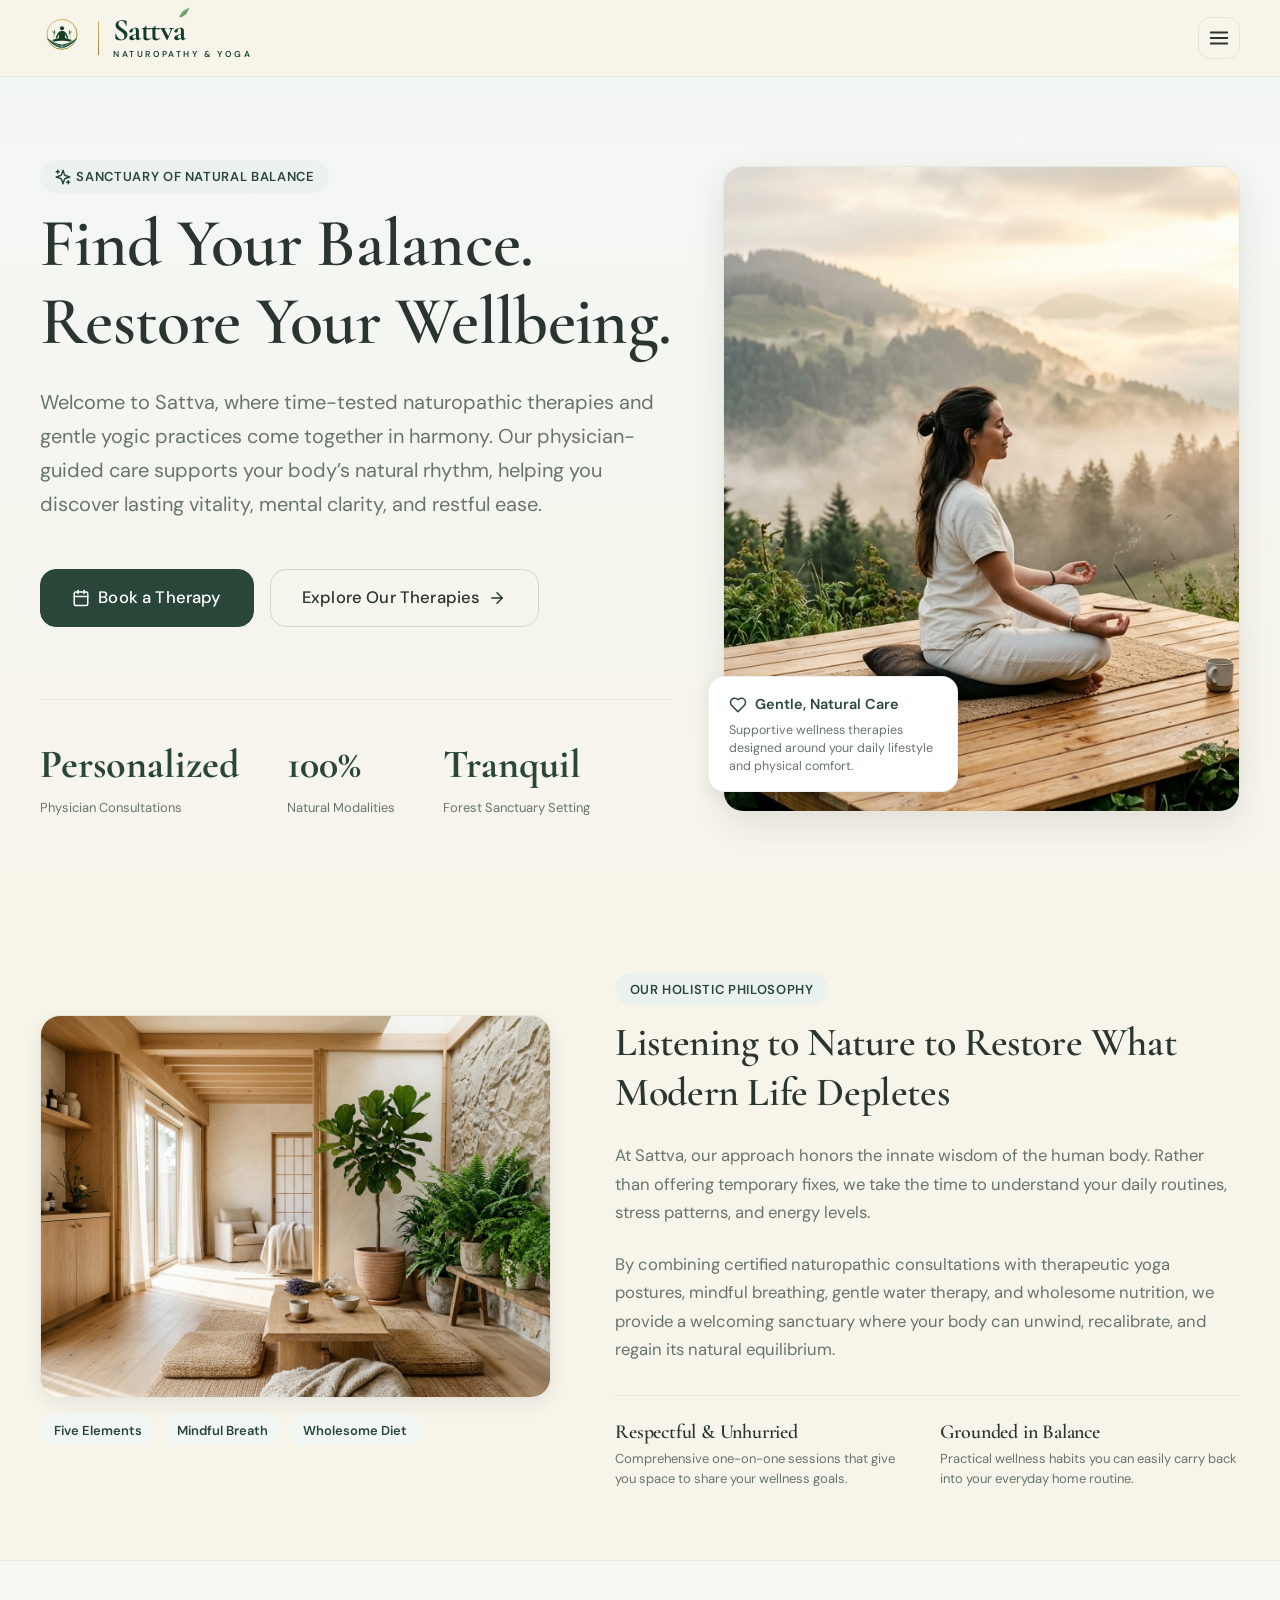
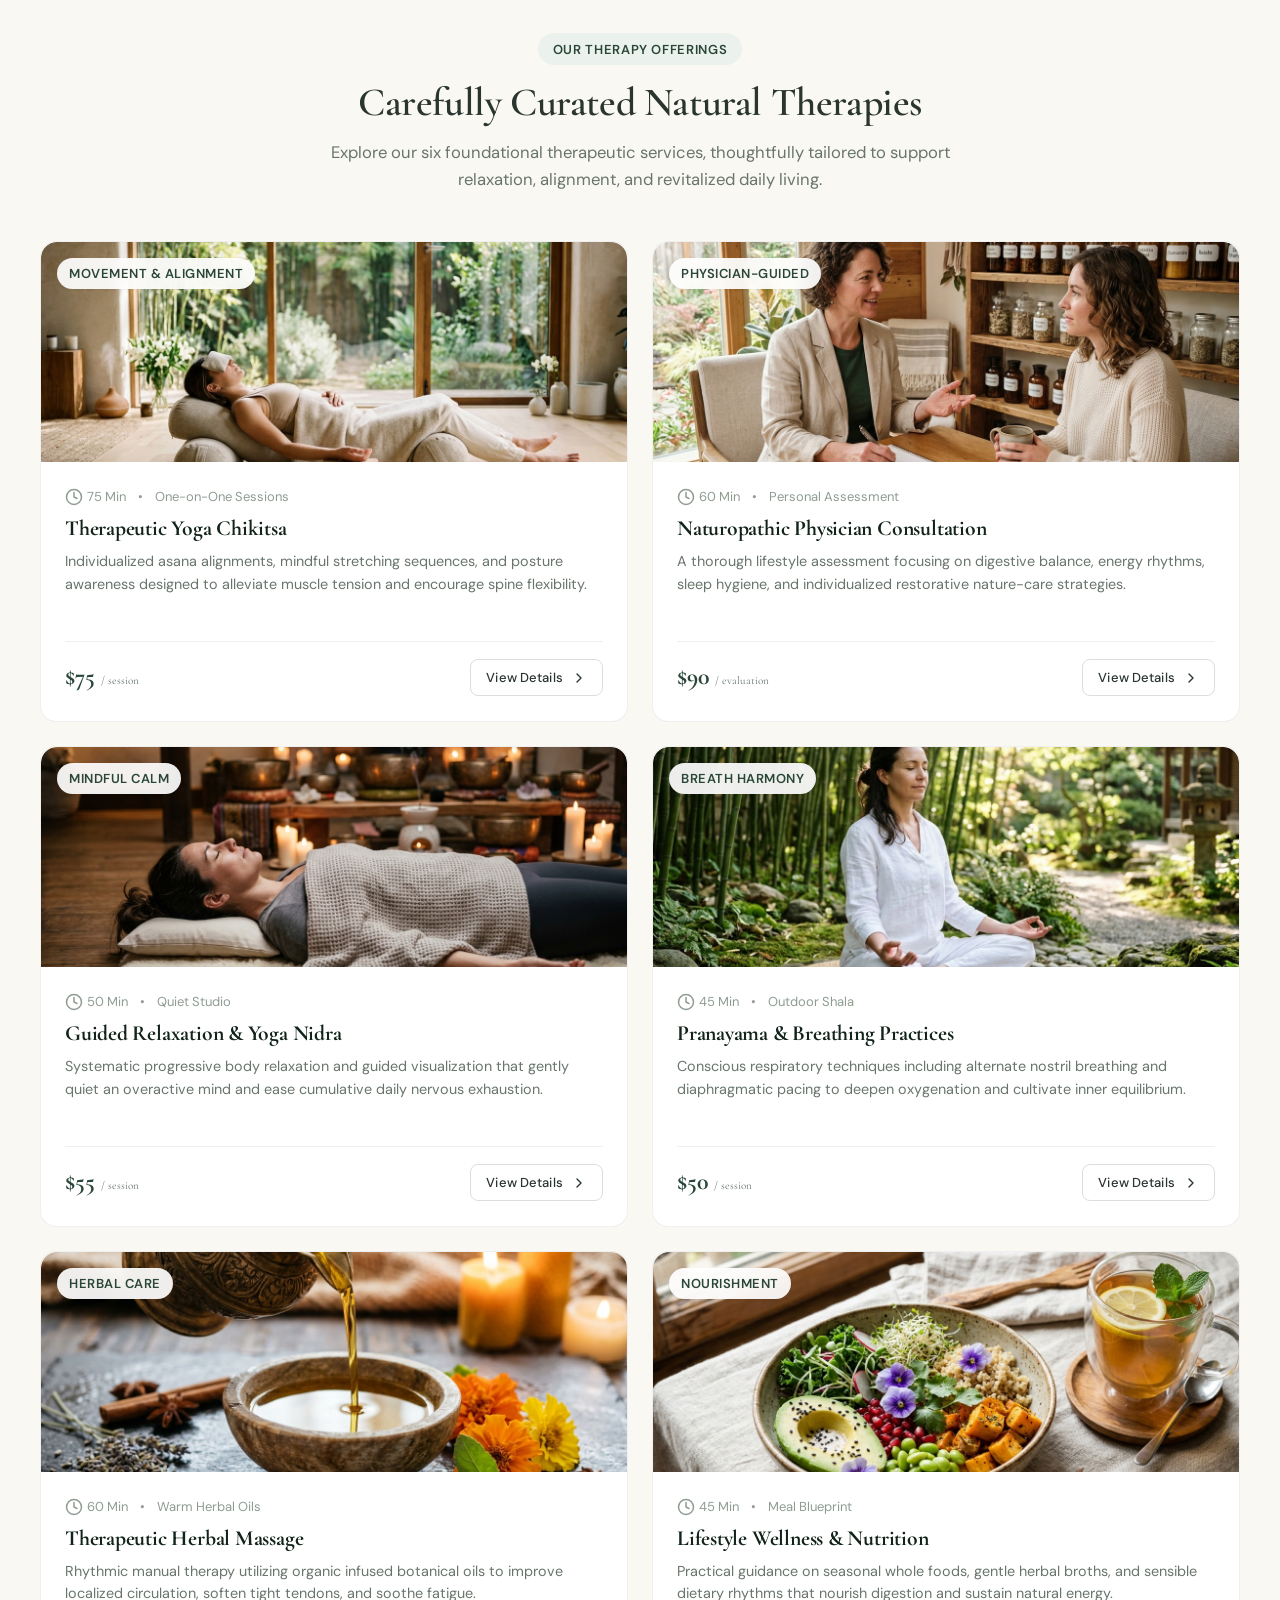
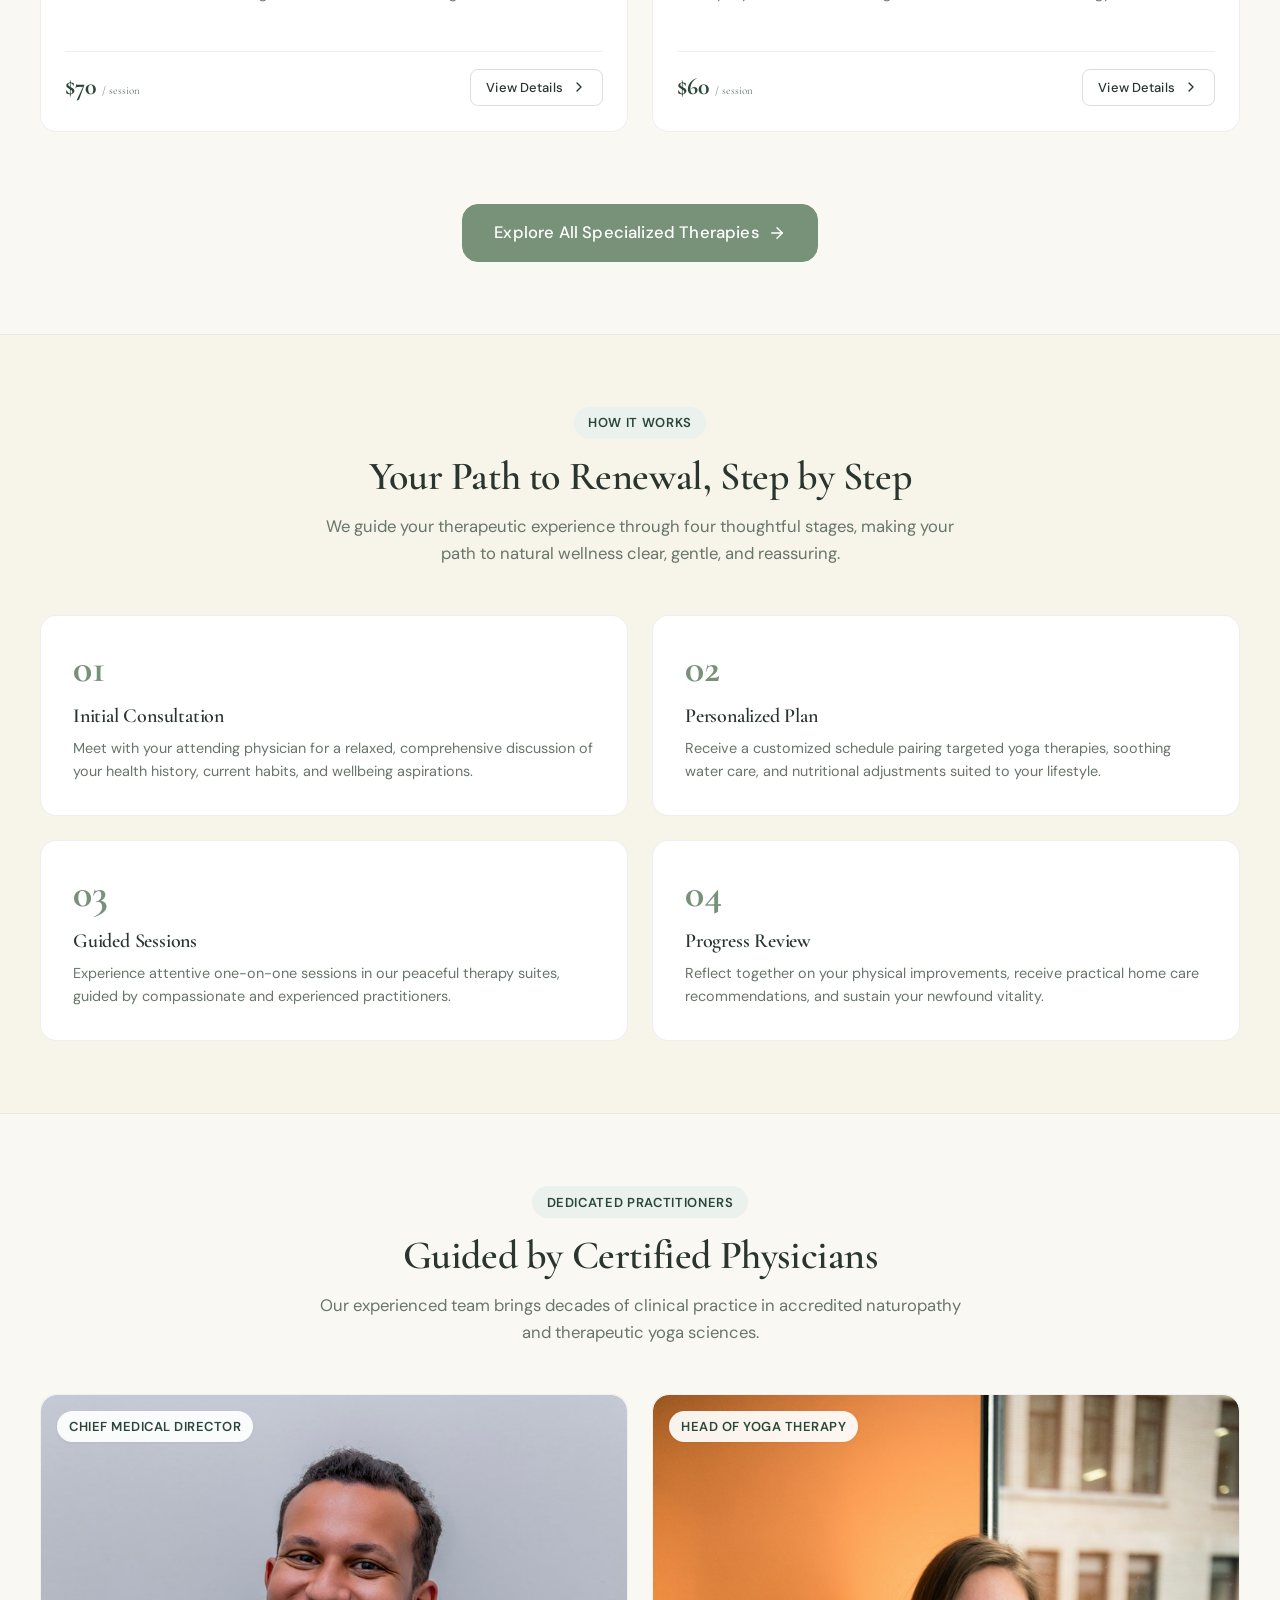
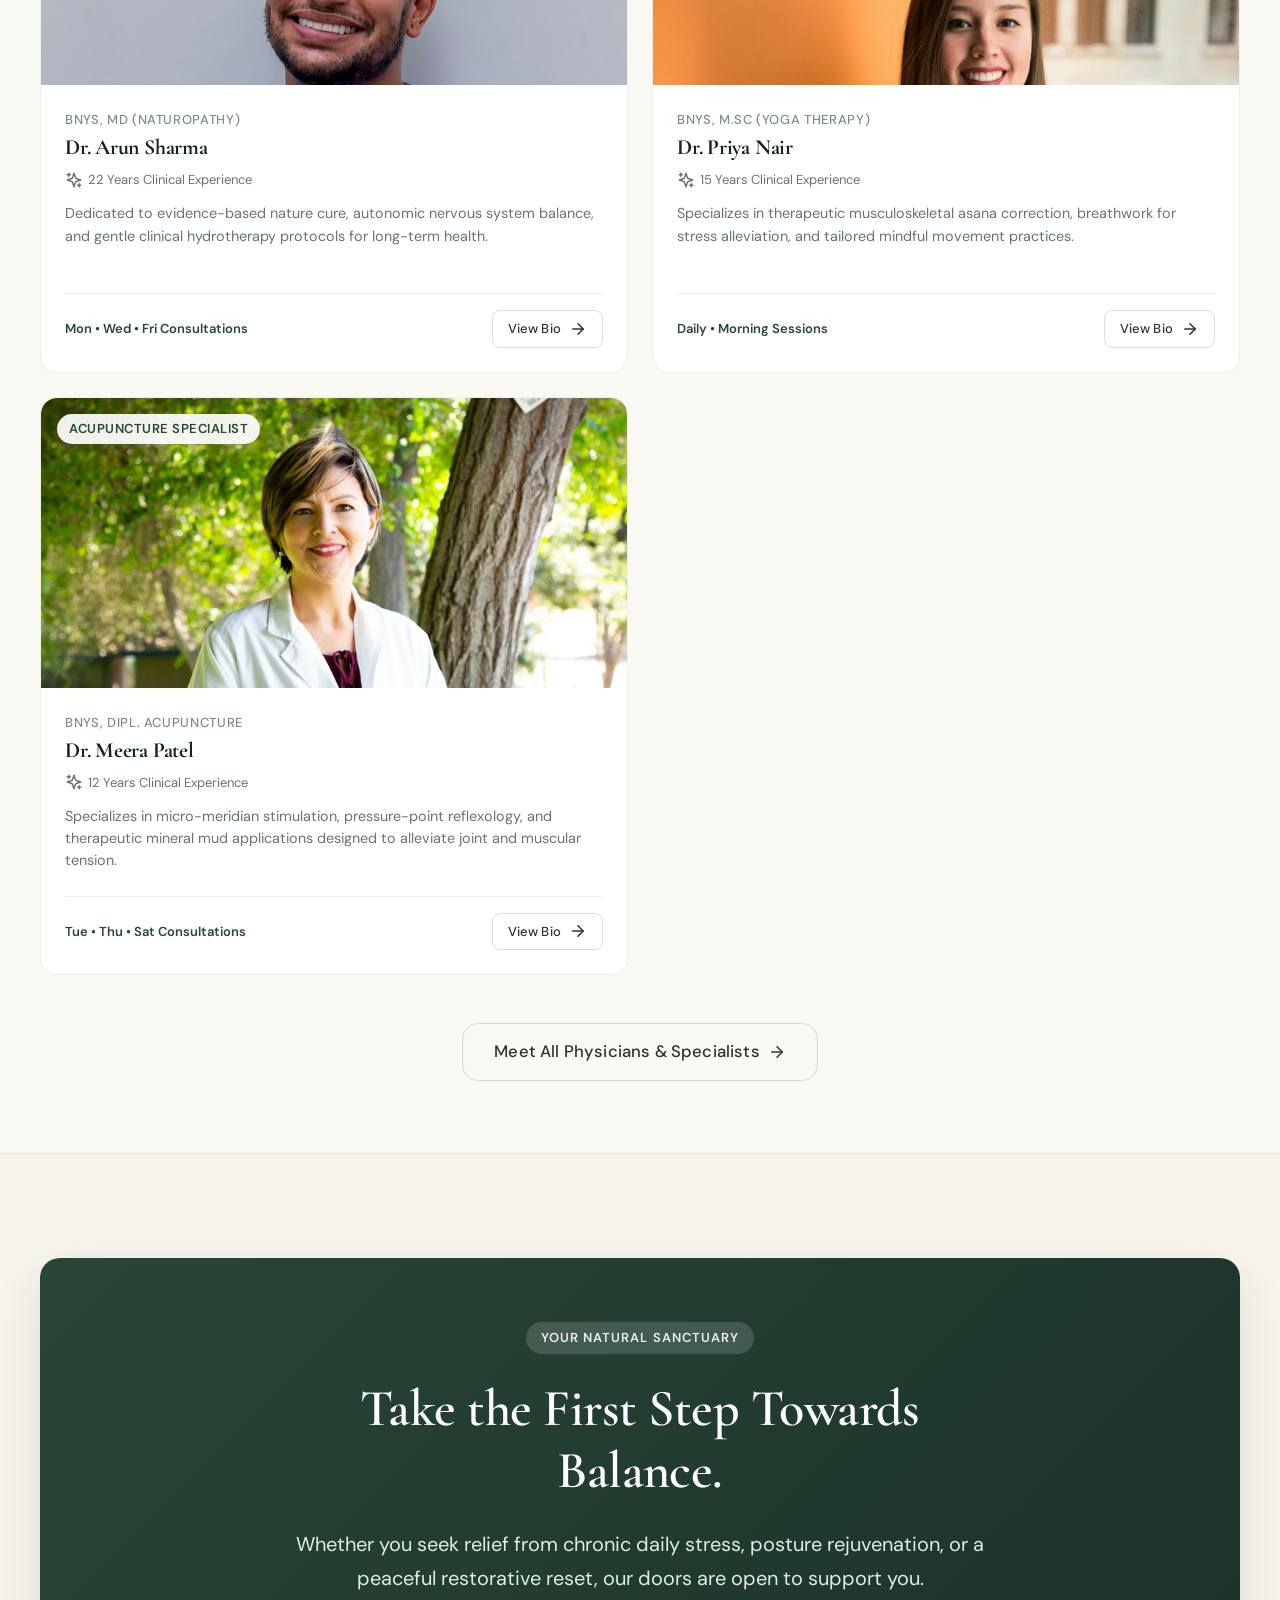
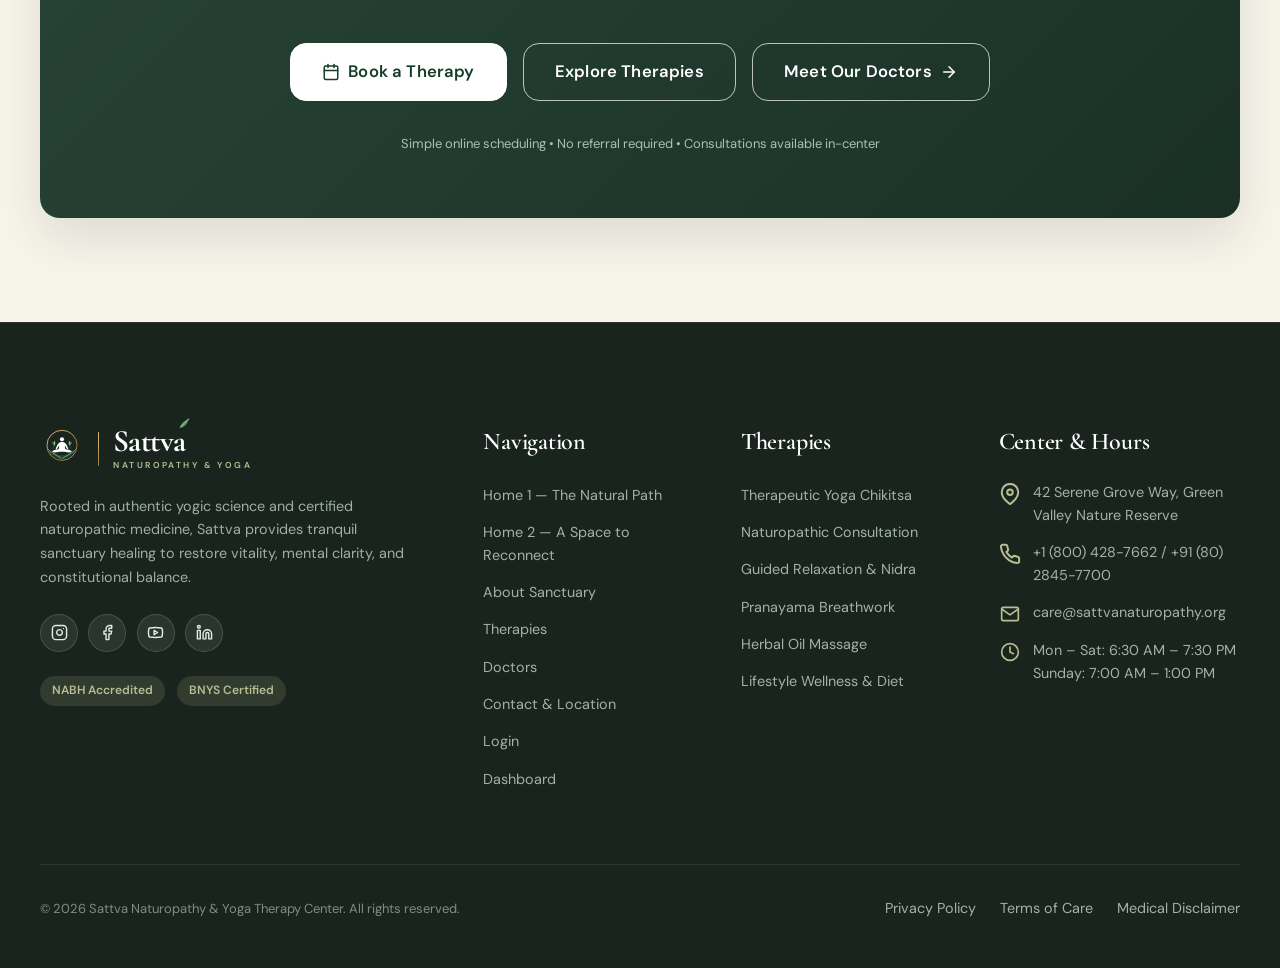
==== index.html @ 5cbb34ce "first commit" ====
<!DOCTYPE html>
<html lang="en" dir="ltr" data-theme="light">
<head>
  <meta charset="UTF-8">
  <meta name="viewport" content="width=device-width, initial-scale=1.0">
  <title>Sattva — Naturopathy & Yoga Therapy Center | The Natural Path</title>
  <meta name="description" content="Find your balance and restore wellbeing with physician-guided naturopathy, therapeutic yoga chikitsa, and mindful healing in a tranquil nature sanctuary.">
  
  <!-- Preconnect to Fonts -->
  <link rel="preconnect" href="https://fonts.googleapis.com">
  <link rel="preconnect" href="https://fonts.gstatic.com" crossorigin>
  <link href="https://fonts.googleapis.com/css2?family=Cormorant+Garamond:ital,wght@0,400;0,500;0,600;0,700;1,400&family=DM+Sans:ital,opsz,wght@0,9..40,300;0,9..40,400;0,9..40,500;0,9..40,600;0,9..40,700;1,9..40,400&display=swap" rel="stylesheet">
  
  <!-- Design System CSS -->
  <link rel="stylesheet" href="css/tokens.css">
  <link rel="stylesheet" href="css/base.css">
  <link rel="stylesheet" href="css/components.css">
  
  <!-- Immediate Theme & Direction Init -->
  <script>
    (function() {
      const savedTheme = localStorage.getItem('sattva_theme') || 'light';
      const savedDir = localStorage.getItem('sattva_dir') || 'ltr';
      document.documentElement.setAttribute('data-theme', savedTheme);
      document.documentElement.setAttribute('dir', savedDir);
      document.documentElement.setAttribute('lang', savedDir === 'rtl' ? 'ar' : 'en');
    })();
  </script>
</head>
<body>
  <!-- Sattva Brand Page Loader -->
  <div id="pageLoader" class="page-loader" role="status" aria-label="Loading Sattva Naturopathy &amp; Yoga">
    <div class="page-loader-inner">
      <div class="loader-pulse-aura" aria-hidden="true"></div>
      <div class="loader-emblem-wrap" aria-hidden="true">
        <svg class="loader-emblem" viewBox="0 0 120 120" fill="none" xmlns="http://www.w3.org/2000/svg" aria-hidden="true">
  <defs>
    <linearGradient id="index_load_gold" x1="15%" y1="0%" x2="85%" y2="100%">
      <stop offset="0%" stop-color="#DEB76C" />
      <stop offset="40%" stop-color="#C5A059" />
      <stop offset="75%" stop-color="#9E7832" />
      <stop offset="100%" stop-color="#C5A059" />
    </linearGradient>
    <linearGradient id="index_load_leafL" x1="0%" y1="100%" x2="100%" y2="0%">
      <stop offset="0%" stop-color="#123B26" />
      <stop offset="60%" stop-color="#1B5635" />
      <stop offset="100%" stop-color="#246E44" />
    </linearGradient>
    <linearGradient id="index_load_leafR" x1="100%" y1="100%" x2="0%" y2="0%">
      <stop offset="0%" stop-color="#123B26" />
      <stop offset="60%" stop-color="#1B5635" />
      <stop offset="100%" stop-color="#246E44" />
    </linearGradient>
  </defs>
  <circle cx="60" cy="50" r="41" stroke="url(#index_load_gold)" stroke-width="2.6" fill="none" />
  <g class="sattva-figure" fill="var(--sattva-forest, #143D28)">
    <circle cx="60" cy="33.5" r="5.6" />
    <path d="M 60 40.5 C 57.5 40.5 52 42.5 49 46.5 C 46.8 49.5 44 55.5 43 59 C 42 60.5 44.5 61.5 46 60 C 48 58 50.5 53.5 52 50 C 52.2 52.5 52 57.5 51 60 C 46 61.5 38.5 62.5 35 65 C 32.5 66.8 34.5 69.5 38.5 69.5 C 45 69.5 54 67.5 60 67.5 C 66 67.5 75 69.5 81.5 69.5 C 85.5 69.5 87.5 66.8 85 65 C 81.5 62.5 74 61.5 69 60 C 68 57.5 67.8 52.5 68 50 C 69.5 53.5 72 58 74 60 C 75.5 61.5 78 60.5 77 59 C 76 55.5 73.2 49.5 71 46.5 C 68 42.5 62.5 40.5 60 40.5 Z" />
  </g>
  <g class="sattva-sprout" fill="var(--sattva-sprout, #4E8752)">
    <path d="M 39 52 C 37 47 36 41 39.5 37.5 C 43 41 42.5 47 39 52 Z" />
    <path d="M 37.5 49 C 35 46.5 33 44 34 40.5 C 36.5 42.5 37.5 46 37.5 49 Z" />
    <path d="M 38.5 52 C 38 54 37 56 36.5 58" stroke="var(--sattva-sprout, #4E8752)" stroke-width="1.2" stroke-linecap="round" fill="none" />
  </g>
  <g class="sattva-sprout" fill="var(--sattva-sprout, #4E8752)">
    <path d="M 81 52 C 83 47 84 41 80.5 37.5 C 77 41 77.5 47 81 52 Z" />
    <path d="M 82.5 49 C 85 46.5 87 44 86 40.5 C 83.5 42.5 82.5 46 82.5 49 Z" />
    <path d="M 81.5 52 C 82 54 83 56 83.5 58" stroke="var(--sattva-sprout, #4E8752)" stroke-width="1.2" stroke-linecap="round" fill="none" />
  </g>
  <path d="M 60 88 C 51 86 33 80 20 62 C 18.5 60.5 20 59.5 21.5 60.5 C 31 67.5 46 76 60 78 C 58 82 59 86 60 88 Z" fill="url(#index_load_leafL)" />
  <path d="M 58 85 C 46 78 33 71 21.5 60.5" stroke="var(--sattva-vein, rgba(255,255,255,0.85))" stroke-width="1.2" stroke-linecap="round" fill="none" />
  <path d="M 40 73 C 44 71 47 69 49 68" stroke="var(--sattva-vein-sub, rgba(255,255,255,0.45))" stroke-width="0.8" stroke-linecap="round" fill="none" />
  <path d="M 33 67 C 36 65 39 64 42 63" stroke="var(--sattva-vein-sub, rgba(255,255,255,0.45))" stroke-width="0.8" stroke-linecap="round" fill="none" />
  <path d="M 60 88 C 69 86 87 80 100 62 C 101.5 60.5 100 59.5 98.5 60.5 C 89 67.5 74 76 60 78 C 62 82 61 86 60 88 Z" fill="url(#index_load_leafR)" />
  <path d="M 62 85 C 74 78 87 71 98.5 60.5" stroke="var(--sattva-vein, rgba(255,255,255,0.85))" stroke-width="1.2" stroke-linecap="round" fill="none" />
  <path d="M 80 73 C 76 71 73 69 71 68" stroke="var(--sattva-vein-sub, rgba(255,255,255,0.45))" stroke-width="0.8" stroke-linecap="round" fill="none" />
  <path d="M 87 67 C 84 65 81 64 78 63" stroke="var(--sattva-vein-sub, rgba(255,255,255,0.45))" stroke-width="0.8" stroke-linecap="round" fill="none" />
</svg>
      </div>
      <div class="loader-brand">
        <span class="loader-brand-title">Sattv<span class="sattva-leaf-accent-wrap">a<svg class="sattva-leaf-accent" viewBox="0 0 24 24" fill="none" aria-hidden="true"><path d="M3 21 C3 21 5 12 14 7 C 19 4 22 2 22 2 C 22 2 20 7 17 12 C 12 20 3 21 3 21 Z" fill="var(--sattva-leaf-accent, #4E8752)" /><path d="M6 18 C 9 14 15 9 20 3" stroke="rgba(255,255,255,0.75)" stroke-width="1.2" stroke-linecap="round" /></svg></span></span>
        <span class="loader-brand-subtitle">NATUROPATHY &amp; YOGA</span>
      </div>
      <div class="loader-progress-track" aria-hidden="true">
        <div class="loader-progress-bar"></div>
      </div>
    </div>
  </div>


  <!-- Shared Public Header / Navbar -->
  <header class="site-header">
    <div class="container">
      <nav class="navbar" aria-label="Main Navigation">
        <!-- Logo Left -->
        <a href="index.html" class="nav-brand" aria-label="Sattva NATUROPATHY & YOGA">
          <svg class="nav-brand-logo sattva-emblem" viewBox="0 0 120 120" fill="none" xmlns="http://www.w3.org/2000/svg" aria-hidden="true">
  <defs>
    <linearGradient id="index_nav_gold" x1="15%" y1="0%" x2="85%" y2="100%">
      <stop offset="0%" stop-color="#DEB76C" />
      <stop offset="40%" stop-color="#C5A059" />
      <stop offset="75%" stop-color="#9E7832" />
      <stop offset="100%" stop-color="#C5A059" />
    </linearGradient>
    <linearGradient id="index_nav_leafL" x1="0%" y1="100%" x2="100%" y2="0%">
      <stop offset="0%" stop-color="#123B26" />
      <stop offset="60%" stop-color="#1B5635" />
      <stop offset="100%" stop-color="#246E44" />
    </linearGradient>
    <linearGradient id="index_nav_leafR" x1="100%" y1="100%" x2="0%" y2="0%">
      <stop offset="0%" stop-color="#123B26" />
      <stop offset="60%" stop-color="#1B5635" />
      <stop offset="100%" stop-color="#246E44" />
    </linearGradient>
  </defs>
  <circle cx="60" cy="50" r="41" stroke="url(#index_nav_gold)" stroke-width="2.6" fill="none" />
  <g class="sattva-figure" fill="var(--sattva-forest, #143D28)">
    <circle cx="60" cy="33.5" r="5.6" />
    <path d="M 60 40.5 C 57.5 40.5 52 42.5 49 46.5 C 46.8 49.5 44 55.5 43 59 C 42 60.5 44.5 61.5 46 60 C 48 58 50.5 53.5 52 50 C 52.2 52.5 52 57.5 51 60 C 46 61.5 38.5 62.5 35 65 C 32.5 66.8 34.5 69.5 38.5 69.5 C 45 69.5 54 67.5 60 67.5 C 66 67.5 75 69.5 81.5 69.5 C 85.5 69.5 87.5 66.8 85 65 C 81.5 62.5 74 61.5 69 60 C 68 57.5 67.8 52.5 68 50 C 69.5 53.5 72 58 74 60 C 75.5 61.5 78 60.5 77 59 C 76 55.5 73.2 49.5 71 46.5 C 68 42.5 62.5 40.5 60 40.5 Z" />
  </g>
  <g class="sattva-sprout" fill="var(--sattva-sprout, #4E8752)">
    <path d="M 39 52 C 37 47 36 41 39.5 37.5 C 43 41 42.5 47 39 52 Z" />
    <path d="M 37.5 49 C 35 46.5 33 44 34 40.5 C 36.5 42.5 37.5 46 37.5 49 Z" />
    <path d="M 38.5 52 C 38 54 37 56 36.5 58" stroke="var(--sattva-sprout, #4E8752)" stroke-width="1.2" stroke-linecap="round" fill="none" />
  </g>
  <g class="sattva-sprout" fill="var(--sattva-sprout, #4E8752)">
    <path d="M 81 52 C 83 47 84 41 80.5 37.5 C 77 41 77.5 47 81 52 Z" />
    <path d="M 82.5 49 C 85 46.5 87 44 86 40.5 C 83.5 42.5 82.5 46 82.5 49 Z" />
    <path d="M 81.5 52 C 82 54 83 56 83.5 58" stroke="var(--sattva-sprout, #4E8752)" stroke-width="1.2" stroke-linecap="round" fill="none" />
  </g>
  <path d="M 60 88 C 51 86 33 80 20 62 C 18.5 60.5 20 59.5 21.5 60.5 C 31 67.5 46 76 60 78 C 58 82 59 86 60 88 Z" fill="url(#index_nav_leafL)" />
  <path d="M 58 85 C 46 78 33 71 21.5 60.5" stroke="var(--sattva-vein, rgba(255,255,255,0.85))" stroke-width="1.2" stroke-linecap="round" fill="none" />
  <path d="M 40 73 C 44 71 47 69 49 68" stroke="var(--sattva-vein-sub, rgba(255,255,255,0.45))" stroke-width="0.8" stroke-linecap="round" fill="none" />
  <path d="M 33 67 C 36 65 39 64 42 63" stroke="var(--sattva-vein-sub, rgba(255,255,255,0.45))" stroke-width="0.8" stroke-linecap="round" fill="none" />
  <path d="M 60 88 C 69 86 87 80 100 62 C 101.5 60.5 100 59.5 98.5 60.5 C 89 67.5 74 76 60 78 C 62 82 61 86 60 88 Z" fill="url(#index_nav_leafR)" />
  <path d="M 62 85 C 74 78 87 71 98.5 60.5" stroke="var(--sattva-vein, rgba(255,255,255,0.85))" stroke-width="1.2" stroke-linecap="round" fill="none" />
  <path d="M 80 73 C 76 71 73 69 71 68" stroke="var(--sattva-vein-sub, rgba(255,255,255,0.45))" stroke-width="0.8" stroke-linecap="round" fill="none" />
  <path d="M 87 67 C 84 65 81 64 78 63" stroke="var(--sattva-vein-sub, rgba(255,255,255,0.45))" stroke-width="0.8" stroke-linecap="round" fill="none" />
</svg>
          <span class="sattva-divider" aria-hidden="true"></span>
          <div class="nav-brand-text">
            <span class="nav-brand-title">Sattv<span class="sattva-leaf-accent-wrap">a<svg class="sattva-leaf-accent" viewBox="0 0 24 24" fill="none" aria-hidden="true"><path d="M3 21 C3 21 5 12 14 7 C 19 4 22 2 22 2 C 22 2 20 7 17 12 C 12 20 3 21 3 21 Z" fill="var(--sattva-leaf-accent, #4E8752)" /><path d="M6 18 C 9 14 15 9 20 3" stroke="rgba(255,255,255,0.75)" stroke-width="1.2" stroke-linecap="round" /></svg></span></span>
            <span class="nav-brand-subtitle">NATUROPATHY &amp; YOGA</span>
          </div>
        </a>

        <!-- Desktop Navigation Links -->
        <ul class="nav-menu">
          <li class="nav-item nav-dropdown">
            <button class="nav-link dropdown-toggle active" aria-expanded="false" aria-haspopup="true">
              <span>Home</span>
              <span class="dropdown-arrow" data-icon="chevronDown"></span>
            </button>
            <div class="dropdown-menu">
              <a href="index.html" class="dropdown-item active">Home 1 — The Natural Path</a>
              <a href="home-2.html" class="dropdown-item">Home 2 — A Space to Reconnect</a>
            </div>
          </li>
          <li class="nav-item">
            <a href="about.html" class="nav-link">About</a>
          </li>
          <li class="nav-item">
            <a href="therapies.html" class="nav-link">Therapies</a>
          </li>
          <li class="nav-item">
            <a href="doctors.html" class="nav-link">Doctors</a>
          </li>
          <li class="nav-item">
            <a href="contact.html" class="nav-link">Contact</a>
          </li>
          <li class="nav-item">
            <a href="dashboard.html" class="nav-link">Dashboard</a>
          </li>
        </ul>

        <!-- Nav Controls & Actions -->
        <div class="nav-actions">
          <!-- RTL Toggle Button (Desktop only) -->
          <button class="btn-icon rtl-toggle" data-action="toggle-dir" aria-label="Toggle Direction" title="Toggle RTL/LTR">
            <span class="rtl-label" style="font-size: 0.72rem; font-weight: 700; letter-spacing: 0.05em;">RTL</span>
          </button>

          <!-- Light/Dark Mode Toggle Button (Desktop only) -->
          <button class="btn-icon theme-toggle theme-btn" data-action="toggle-theme" aria-label="Toggle Theme" title="Toggle Light/Dark Mode">
            <span class="theme-icon" data-icon="moon"></span>
          </button>

          <!-- Secondary Login Button next to Main CTA -->
          <a href="login.html" class="btn btn-outline btn-sm nav-login-btn">
            <span data-icon="user"></span>
            <span>Login</span>
          </a>

          <!-- Primary CTA Button -->
          <a href="dashboard.html#book" class="btn btn-primary btn-sm nav-cta">
            <span data-icon="calendar"></span>
            <span>Book a Therapy</span>
          </a>

          <!-- Mobile & Tablet Hamburger Toggle -->
          <button class="mobile-nav-toggle" data-action="open-mobile-nav" aria-label="Open Navigation Menu">
            <span data-icon="menu"></span>
          </button>
        </div>
      </nav>
    </div>
  </header>

  <!-- Mobile & iPad Navigation Drawer -->
  <div class="mobile-drawer-overlay" id="mobileDrawer" aria-hidden="true">
    <aside class="mobile-drawer" aria-label="Navigation Menu">
      <div class="mobile-drawer-header">
        <a href="index.html" class="nav-brand" aria-label="Sattva NATUROPATHY &amp; YOGA">
          <svg class="nav-brand-logo sattva-emblem" viewBox="0 0 120 120" fill="none" xmlns="http://www.w3.org/2000/svg" aria-hidden="true">
  <defs>
    <linearGradient id="idx_draw_gold" x1="15%" y1="0%" x2="85%" y2="100%">
      <stop offset="0%" stop-color="#DEB76C" />
      <stop offset="40%" stop-color="#C5A059" />
      <stop offset="75%" stop-color="#9E7832" />
      <stop offset="100%" stop-color="#C5A059" />
    </linearGradient>
    <linearGradient id="idx_draw_leafL" x1="0%" y1="100%" x2="100%" y2="0%">
      <stop offset="0%" stop-color="#123B26" />
      <stop offset="60%" stop-color="#1B5635" />
      <stop offset="100%" stop-color="#246E44" />
    </linearGradient>
    <linearGradient id="idx_draw_leafR" x1="100%" y1="100%" x2="0%" y2="0%">
      <stop offset="0%" stop-color="#123B26" />
      <stop offset="60%" stop-color="#1B5635" />
      <stop offset="100%" stop-color="#246E44" />
    </linearGradient>
  </defs>
  <circle cx="60" cy="50" r="41" stroke="url(#idx_draw_gold)" stroke-width="2.6" fill="none" />
  <g class="sattva-figure" fill="var(--sattva-forest, #143D28)">
    <circle cx="60" cy="33.5" r="5.6" />
    <path d="M 60 40.5 C 57.5 40.5 52 42.5 49 46.5 C 46.8 49.5 44 55.5 43 59 C 42 60.5 44.5 61.5 46 60 C 48 58 50.5 53.5 52 50 C 52.2 52.5 52 57.5 51 60 C 46 61.5 38.5 62.5 35 65 C 32.5 66.8 34.5 69.5 38.5 69.5 C 45 69.5 54 67.5 60 67.5 C 66 67.5 75 69.5 81.5 69.5 C 85.5 69.5 87.5 66.8 85 65 C 81.5 62.5 74 61.5 69 60 C 68 57.5 67.8 52.5 68 50 C 69.5 53.5 72 58 74 60 C 75.5 61.5 78 60.5 77 59 C 76 55.5 73.2 49.5 71 46.5 C 68 42.5 62.5 40.5 60 40.5 Z" />
  </g>
  <g class="sattva-sprout" fill="var(--sattva-sprout, #4E8752)">
    <path d="M 39 52 C 37 47 36 41 39.5 37.5 C 43 41 42.5 47 39 52 Z" />
    <path d="M 37.5 49 C 35 46.5 33 44 34 40.5 C 36.5 42.5 37.5 46 37.5 49 Z" />
    <path d="M 38.5 52 C 38 54 37 56 36.5 58" stroke="var(--sattva-sprout, #4E8752)" stroke-width="1.2" stroke-linecap="round" fill="none" />
  </g>
  <g class="sattva-sprout" fill="var(--sattva-sprout, #4E8752)">
    <path d="M 81 52 C 83 47 84 41 80.5 37.5 C 77 41 77.5 47 81 52 Z" />
    <path d="M 82.5 49 C 85 46.5 87 44 86 40.5 C 83.5 42.5 82.5 46 82.5 49 Z" />
    <path d="M 81.5 52 C 82 54 83 56 83.5 58" stroke="var(--sattva-sprout, #4E8752)" stroke-width="1.2" stroke-linecap="round" fill="none" />
  </g>
  <path d="M 60 88 C 51 86 33 80 20 62 C 18.5 60.5 20 59.5 21.5 60.5 C 31 67.5 46 76 60 78 C 58 82 59 86 60 88 Z" fill="url(#idx_draw_leafL)" />
  <path d="M 58 85 C 46 78 33 71 21.5 60.5" stroke="var(--sattva-vein, rgba(255,255,255,0.85))" stroke-width="1.2" stroke-linecap="round" fill="none" />
  <path d="M 40 73 C 44 71 47 69 49 68" stroke="var(--sattva-vein-sub, rgba(255,255,255,0.45))" stroke-width="0.8" stroke-linecap="round" fill="none" />
  <path d="M 33 67 C 36 65 39 64 42 63" stroke="var(--sattva-vein-sub, rgba(255,255,255,0.45))" stroke-width="0.8" stroke-linecap="round" fill="none" />
  <path d="M 60 88 C 69 86 87 80 100 62 C 101.5 60.5 100 59.5 98.5 60.5 C 89 67.5 74 76 60 78 C 62 82 61 86 60 88 Z" fill="url(#idx_draw_leafR)" />
  <path d="M 62 85 C 74 78 87 71 98.5 60.5" stroke="var(--sattva-vein, rgba(255,255,255,0.85))" stroke-width="1.2" stroke-linecap="round" fill="none" />
  <path d="M 80 73 C 76 71 73 69 71 68" stroke="var(--sattva-vein-sub, rgba(255,255,255,0.45))" stroke-width="0.8" stroke-linecap="round" fill="none" />
  <path d="M 87 67 C 84 65 81 64 78 63" stroke="var(--sattva-vein-sub, rgba(255,255,255,0.45))" stroke-width="0.8" stroke-linecap="round" fill="none" />
</svg>
          <span class="sattva-divider" aria-hidden="true"></span>
          <div class="nav-brand-text">
            <span class="nav-brand-title">Sattv<span class="sattva-leaf-accent-wrap">a<svg class="sattva-leaf-accent" viewBox="0 0 24 24" fill="none" aria-hidden="true"><path d="M3 21 C3 21 5 12 14 7 C 19 4 22 2 22 2 C 22 2 20 7 17 12 C 12 20 3 21 3 21 Z" fill="var(--sattva-leaf-accent, #4E8752)" /><path d="M6 18 C 9 14 15 9 20 3" stroke="rgba(255,255,255,0.75)" stroke-width="1.2" stroke-linecap="round" /></svg></span></span>
            <span class="nav-brand-subtitle">NATUROPATHY &amp; YOGA</span>
          </div>
        </a>
        <!-- Mobile Drawer Header Actions (RTL, Theme & Close matching Desktop Nav Controls) -->
        <div class="mobile-drawer-actions">
          <button class="btn-icon rtl-toggle" data-action="toggle-dir" aria-label="Toggle Direction" title="Toggle RTL/LTR">
            <span class="rtl-label" style="font-size: 0.72rem; font-weight: 700; letter-spacing: 0.05em;">RTL</span>
          </button>
          <button class="btn-icon theme-toggle theme-btn" data-action="toggle-theme" aria-label="Toggle Theme" title="Toggle Light/Dark Mode">
            <span class="theme-icon" data-icon="moon"></span>
          </button>
          <button class="btn-icon" data-action="close-mobile-nav" aria-label="Close menu">
            <span data-icon="x"></span>
          </button>
        </div>
      </div>
      <div class="mobile-drawer-body">

        <ul class="mobile-drawer-links">
          <li class="mobile-drawer-item mobile-drawer-dropdown">
            <button class="mobile-drawer-link mobile-dropdown-toggle active" data-home-parent aria-expanded="false" style="display: flex; justify-content: space-between; align-items: center; width: 100%;">
              <span>Home</span>
              <span class="dropdown-arrow" data-icon="chevronDown"></span>
            </button>
            <div class="mobile-sublinks mobile-dropdown-content" style="display: none;">
              <a href="index.html" class="mobile-sublink active">Home 1 — The Natural Path</a>
              <a href="home-2.html" class="mobile-sublink ">Home 2 — A Space to Reconnect</a>
            </div>
          </li>
          <li class="mobile-drawer-item">
            <a href="about.html" class="mobile-drawer-link ">About</a>
          </li>
          <li class="mobile-drawer-item">
            <a href="therapies.html" class="mobile-drawer-link ">Therapies</a>
          </li>
          <li class="mobile-drawer-item">
            <a href="doctors.html" class="mobile-drawer-link ">Doctors</a>
          </li>
          <li class="mobile-drawer-item">
            <a href="contact.html" class="mobile-drawer-link ">Contact</a>
          </li>
          <li class="mobile-drawer-item">
            <a href="dashboard.html" class="mobile-drawer-link">Dashboard</a>
          </li>
        </ul>

        <div style="margin-top: auto; padding-top: 1rem; display: flex; flex-direction: column; gap: 0.65rem;">
          <a href="login.html" class="btn btn-outline" style="width: 100%;">
            <span data-icon="user"></span>
            <span>Login</span>
          </a>
          <a href="dashboard.html#book" class="btn btn-primary" style="width: 100%;">
            <span data-icon="calendar"></span>
            <span>Book a Therapy</span>
          </a>
        </div>
      </div>
    </aside>
  </div>

  <main>
    <!-- ==========================================================================
         SECTION 1 — FULL-SCREEN HERO
         "Find Your Balance. Restore Your Wellbeing."
         Full viewport-height hero at every supported screen size.
         Desktop: elegant split composition. Mobile: carefully positioned text and CTA.
         ========================================================================== -->
    <section class="hero-fullscreen" style="background: linear-gradient(180deg, var(--color-sage-subtle) 0%, var(--color-bg-page) 100%);">
      <div class="container" style="width: 100%;">
        <div class="hero-split-grid">
          <!-- Hero Text Content -->
          <div>
            <div class="section-tag">
              <span data-icon="sparkles"></span>
              <span>Sanctuary of Natural Balance</span>
            </div>
            <h1 style="font-size: var(--text-4xl); margin-bottom: var(--space-md); color: var(--color-text-main); line-height: 1.15;">
              Find Your Balance. Restore Your Wellbeing.
            </h1>
            <p style="font-size: var(--text-md); color: var(--color-text-muted); margin-bottom: var(--space-xl); line-height: 1.7; max-width: 52ch;">
              Welcome to Sattva, where time-tested naturopathic therapies and gentle yogic practices come together in harmony. Our physician-guided care supports your body’s natural rhythm, helping you discover lasting vitality, mental clarity, and restful ease.
            </p>
            <div style="display: flex; gap: var(--space-sm); flex-wrap: wrap;">
              <a href="dashboard.html" class="btn btn-primary btn-lg">
                <span data-icon="calendar"></span>
                <span>Book a Therapy</span>
              </a>
              <a href="therapies.html" class="btn btn-outline btn-lg">
                <span>Explore Our Therapies</span>
                <span data-icon="arrowRight" class="rtl-flip"></span>
              </a>
            </div>

            <!-- Value Highlights -->
            <div style="display: flex; gap: var(--space-xl); margin-top: var(--space-2xl); padding-top: var(--space-lg); border-top: 1px solid var(--color-border-subtle); flex-wrap: wrap;">
              <div>
                <div style="font-family: var(--font-heading); font-size: var(--text-2xl); font-weight: 700; color: var(--color-forest);">Personalized</div>
                <div style="font-size: var(--text-xs); color: var(--color-text-muted);">Physician Consultations</div>
              </div>
              <div>
                <div style="font-family: var(--font-heading); font-size: var(--text-2xl); font-weight: 700; color: var(--color-forest);">100%</div>
                <div style="font-size: var(--text-xs); color: var(--color-text-muted);">Natural Modalities</div>
              </div>
              <div>
                <div style="font-family: var(--font-heading); font-size: var(--text-2xl); font-weight: 700; color: var(--color-forest);">Tranquil</div>
                <div style="font-size: var(--text-xs); color: var(--color-text-muted);">Forest Sanctuary Setting</div>
              </div>
            </div>
          </div>

          <!-- Hero Image Portrait Frame -->
          <div style="position: relative;">
            <div style="border-radius: var(--radius-xl); overflow: hidden; box-shadow: var(--shadow-lg); border: 1px solid var(--color-border-subtle); aspect-ratio: 4/5;">
              <img src="assets/images/hero-home1-generated.jpg" alt="Serene woman meditating on a wooden deck in lush mountain morning light" style="width: 100%; height: 100%; object-fit: cover;">
            </div>
            <!-- Floating Trust Badge -->
            <div class="hero-trust-badge">
              <div style="display: flex; align-items: center; gap: 0.5rem; color: var(--color-forest); font-weight: 600; font-size: var(--text-sm); margin-bottom: 0.25rem;">
                <span data-icon="heart"></span>
                <span>Gentle, Natural Care</span>
              </div>
              <p style="font-size: 0.78rem; color: var(--color-text-muted); margin: 0; line-height: 1.45;">
                Supportive wellness therapies designed around your daily lifestyle and physical comfort.
              </p>
            </div>
          </div>
        </div>
      </div>
    </section>

    <!-- ==========================================================================
         SECTION 2 — OUR APPROACH TO NATURAL WELLNESS
         Editorial image-and-text layout. Simple, welcoming language.
         ========================================================================== -->
    <section class="section">
      <div class="container">
        <div class="editorial-split-grid">
          <!-- Image Column -->
          <div style="position: relative;">
            <div style="border-radius: var(--radius-xl); overflow: hidden; border: 1px solid var(--color-border-subtle); box-shadow: var(--shadow-md); aspect-ratio: 4/3;">
              <img src="assets/images/sanctuary-approach-generated.jpg" alt="Sunlit sanctuary consultation room with light oak wood and natural indoor plants" style="width: 100%; height: 100%; object-fit: cover;">
            </div>
            <div style="display: flex; gap: 0.5rem; margin-top: 1rem;">
              <span class="badge" style="background: var(--color-sage-subtle); color: var(--color-forest); padding: 0.35rem 0.85rem; border-radius: var(--radius-pill); font-size: var(--text-xs); font-weight: 600;">Five Elements</span>
              <span class="badge" style="background: var(--color-sage-subtle); color: var(--color-forest); padding: 0.35rem 0.85rem; border-radius: var(--radius-pill); font-size: var(--text-xs); font-weight: 600;">Mindful Breath</span>
              <span class="badge" style="background: var(--color-sage-subtle); color: var(--color-forest); padding: 0.35rem 0.85rem; border-radius: var(--radius-pill); font-size: var(--text-xs); font-weight: 600;">Wholesome Diet</span>
            </div>
          </div>

          <!-- Editorial Narrative Column -->
          <div>
            <span class="section-tag">Our Holistic Philosophy</span>
            <h2 class="section-title" style="text-align: start; margin-bottom: var(--space-md);">
              Listening to Nature to Restore What Modern Life Depletes
            </h2>
            <p style="font-size: var(--text-base); color: var(--color-text-muted); line-height: 1.7; margin-bottom: var(--space-md);">
              At Sattva, our approach honors the innate wisdom of the human body. Rather than offering temporary fixes, we take the time to understand your daily routines, stress patterns, and energy levels. 
            </p>
            <p style="font-size: var(--text-base); color: var(--color-text-muted); line-height: 1.7; margin-bottom: var(--space-lg);">
              By combining certified naturopathic consultations with therapeutic yoga postures, mindful breathing, gentle water therapy, and wholesome nutrition, we provide a welcoming sanctuary where your body can unwind, recalibrate, and regain its natural equilibrium.
            </p>
            <div class="editorial-features-grid">
              <div>
                <h4 style="font-size: var(--text-md); color: var(--color-text-main); margin-bottom: 0.25rem;">Respectful & Unhurried</h4>
                <p style="font-size: var(--text-xs); color: var(--color-text-muted); margin: 0; line-height: 1.5;">
                  Comprehensive one-on-one sessions that give you space to share your wellness goals.
                </p>
              </div>
              <div>
                <h4 style="font-size: var(--text-md); color: var(--color-text-main); margin-bottom: 0.25rem;">Grounded in Balance</h4>
                <p style="font-size: var(--text-xs); color: var(--color-text-muted); margin: 0; line-height: 1.5;">
                  Practical wellness habits you can easily carry back into your everyday home routine.
                </p>
              </div>
            </div>
          </div>
        </div>
      </div>
    </section>

    <!-- ==========================================================================
         SECTION 3 — EXPLORE OUR THERAPIES
         Showcase at least six relevant therapy categories.
         CRITICAL RULE: Maximum two cards per row (.grid-2-cards).
         Unique relevant images and aligned card content.
         ========================================================================== -->
    <section class="section" style="background-color: var(--color-bg-surface-subtle); border-top: 1px solid var(--color-border-subtle); border-bottom: 1px solid var(--color-border-subtle);">
      <div class="container">
        <div class="section-title-wrap">
          <span class="section-tag">Our Therapy Offerings</span>
          <h2 class="section-title">Carefully Curated Natural Therapies</h2>
          <p class="section-desc">
            Explore our six foundational therapeutic services, thoughtfully tailored to support relaxation, alignment, and revitalized daily living.
          </p>
        </div>

        <!-- Strict Maximum Two Cards Per Row Grid -->
        <div class="grid-2-cards">

          <!-- Card 1: Yoga Therapy -->
          <article class="card">
            <div class="card-media">
              <img src="assets/images/therapy-yoga-generated.jpg" alt="Restorative yoga therapy with gentle bolster support in sunlit timber shala">
              <span class="card-badge">Movement & Alignment</span>
            </div>
            <div class="card-body">
              <div class="card-meta">
                <span class="card-meta-item"><span data-icon="clock"></span> 75 Min</span>
                <span>&bull;</span>
                <span class="card-meta-item">One-on-One Sessions</span>
              </div>
              <h3 class="card-title">Therapeutic Yoga Chikitsa</h3>
              <p class="card-desc">
                Individualized asana alignments, mindful stretching sequences, and posture awareness designed to alleviate muscle tension and encourage spine flexibility.
              </p>
              <div class="card-footer">
                <span class="card-price">$75 <small style="font-size: 0.7rem; font-weight: 400; color: var(--color-text-muted);">/ session</small></span>
                <a href="therapies.html" class="btn btn-outline btn-sm">
                  <span>View Details</span>
                  <span data-icon="chevronRight" class="rtl-flip"></span>
                </a>
              </div>
            </div>
          </article>

          <!-- Card 2: Naturopathy Consultation -->
          <article class="card">
            <div class="card-media">
              <img src="assets/images/therapy-consult-generated.jpg" alt="Caring naturopathic physician providing personalized holistic consultation">
              <span class="card-badge">Physician-Guided</span>
            </div>
            <div class="card-body">
              <div class="card-meta">
                <span class="card-meta-item"><span data-icon="clock"></span> 60 Min</span>
                <span>&bull;</span>
                <span class="card-meta-item">Personal Assessment</span>
              </div>
              <h3 class="card-title">Naturopathic Physician Consultation</h3>
              <p class="card-desc">
                A thorough lifestyle assessment focusing on digestive balance, energy rhythms, sleep hygiene, and individualized restorative nature-care strategies.
              </p>
              <div class="card-footer">
                <span class="card-price">$90 <small style="font-size: 0.7rem; font-weight: 400; color: var(--color-text-muted);">/ evaluation</small></span>
                <a href="therapies.html" class="btn btn-outline btn-sm">
                  <span>View Details</span>
                  <span data-icon="chevronRight" class="rtl-flip"></span>
                </a>
              </div>
            </div>
          </article>

          <!-- Card 3: Guided Relaxation -->
          <article class="card">
            <div class="card-media">
              <img src="assets/images/therapy-nidra-generated.jpg" alt="Deep relaxation and Yoga Nidra meditation in quiet sanctuary shala">
              <span class="card-badge">Mindful Calm</span>
            </div>
            <div class="card-body">
              <div class="card-meta">
                <span class="card-meta-item"><span data-icon="clock"></span> 50 Min</span>
                <span>&bull;</span>
                <span class="card-meta-item">Quiet Studio</span>
              </div>
              <h3 class="card-title">Guided Relaxation & Yoga Nidra</h3>
              <p class="card-desc">
                Systematic progressive body relaxation and guided visualization that gently quiet an overactive mind and ease cumulative daily nervous exhaustion.
              </p>
              <div class="card-footer">
                <span class="card-price">$55 <small style="font-size: 0.7rem; font-weight: 400; color: var(--color-text-muted);">/ session</small></span>
                <a href="therapies.html" class="btn btn-outline btn-sm">
                  <span>View Details</span>
                  <span data-icon="chevronRight" class="rtl-flip"></span>
                </a>
              </div>
            </div>
          </article>

          <!-- Card 4: Breathing Practices -->
          <article class="card">
            <div class="card-media">
              <img src="assets/images/therapy-pranayama-generated.jpg" alt="Mindful seated pranayama breathwork beside tranquil lotus water basin">
              <span class="card-badge">Breath Harmony</span>
            </div>
            <div class="card-body">
              <div class="card-meta">
                <span class="card-meta-item"><span data-icon="clock"></span> 45 Min</span>
                <span>&bull;</span>
                <span class="card-meta-item">Outdoor Shala</span>
              </div>
              <h3 class="card-title">Pranayama & Breathing Practices</h3>
              <p class="card-desc">
                Conscious respiratory techniques including alternate nostril breathing and diaphragmatic pacing to deepen oxygenation and cultivate inner equilibrium.
              </p>
              <div class="card-footer">
                <span class="card-price">$50 <small style="font-size: 0.7rem; font-weight: 400; color: var(--color-text-muted);">/ session</small></span>
                <a href="therapies.html" class="btn btn-outline btn-sm">
                  <span>View Details</span>
                  <span data-icon="chevronRight" class="rtl-flip"></span>
                </a>
              </div>
            </div>
          </article>

          <!-- Card 5: Therapeutic Massage -->
          <article class="card">
            <div class="card-media">
              <img src="assets/images/therapy-massage-generated.jpg" alt="Ayurvedic warm herbal oil poured from vintage bronze vessel for healing massage">
              <span class="card-badge">Herbal Care</span>
            </div>
            <div class="card-body">
              <div class="card-meta">
                <span class="card-meta-item"><span data-icon="clock"></span> 60 Min</span>
                <span>&bull;</span>
                <span class="card-meta-item">Warm Herbal Oils</span>
              </div>
              <h3 class="card-title">Therapeutic Herbal Massage</h3>
              <p class="card-desc">
                Rhythmic manual therapy utilizing organic infused botanical oils to improve localized circulation, soften tight tendons, and soothe fatigue.
              </p>
              <div class="card-footer">
                <span class="card-price">$70 <small style="font-size: 0.7rem; font-weight: 400; color: var(--color-text-muted);">/ session</small></span>
                <a href="therapies.html" class="btn btn-outline btn-sm">
                  <span>View Details</span>
                  <span data-icon="chevronRight" class="rtl-flip"></span>
                </a>
              </div>
            </div>
          </article>

          <!-- Card 6: Lifestyle Wellness & Nutrition -->
          <article class="card">
            <div class="card-media">
              <img src="assets/images/therapy-nutrition-generated.jpg" alt="Wholesome organic nourishment bowl with microgreens and herbal detox tea">
              <span class="card-badge">Nourishment</span>
            </div>
            <div class="card-body">
              <div class="card-meta">
                <span class="card-meta-item"><span data-icon="clock"></span> 45 Min</span>
                <span>&bull;</span>
                <span class="card-meta-item">Meal Blueprint</span>
              </div>
              <h3 class="card-title">Lifestyle Wellness & Nutrition</h3>
              <p class="card-desc">
                Practical guidance on seasonal whole foods, gentle herbal broths, and sensible dietary rhythms that nourish digestion and sustain natural energy.
              </p>
              <div class="card-footer">
                <span class="card-price">$60 <small style="font-size: 0.7rem; font-weight: 400; color: var(--color-text-muted);">/ session</small></span>
                <a href="therapies.html" class="btn btn-outline btn-sm">
                  <span>View Details</span>
                  <span data-icon="chevronRight" class="rtl-flip"></span>
                </a>
              </div>
            </div>
          </article>

        </div>

        <div style="text-align: center; margin-top: var(--space-2xl);">
          <a href="therapies.html" class="btn btn-secondary btn-lg">
            <span>Explore All Specialized Therapies</span>
            <span data-icon="arrowRight" class="rtl-flip"></span>
          </a>
        </div>
      </div>
    </section>

    <!-- ==========================================================================
         SECTION 4 — THE WELLNESS JOURNEY
         Simple process: initial consultation, personalized plan, guided sessions, progress review.
         Clean numbered steps.
         ========================================================================== -->
    <section class="section">
      <div class="container">
        <div class="section-title-wrap">
          <span class="section-tag">How It Works</span>
          <h2 class="section-title">Your Path to Renewal, Step by Step</h2>
          <p class="section-desc">
            We guide your therapeutic experience through four thoughtful stages, making your path to natural wellness clear, gentle, and reassuring.
          </p>
        </div>

        <div class="process-grid">
          <!-- Step 1 -->
          <div class="process-card">
            <div class="process-step-num">01</div>
            <h3 class="process-card-title">Initial Consultation</h3>
            <p class="process-card-desc">
              Meet with your attending physician for a relaxed, comprehensive discussion of your health history, current habits, and wellbeing aspirations.
            </p>
          </div>

          <!-- Step 2 -->
          <div class="process-card">
            <div class="process-step-num">02</div>
            <h3 class="process-card-title">Personalized Plan</h3>
            <p class="process-card-desc">
              Receive a customized schedule pairing targeted yoga therapies, soothing water care, and nutritional adjustments suited to your lifestyle.
            </p>
          </div>

          <!-- Step 3 -->
          <div class="process-card">
            <div class="process-step-num">03</div>
            <h3 class="process-card-title">Guided Sessions</h3>
            <p class="process-card-desc">
              Experience attentive one-on-one sessions in our peaceful therapy suites, guided by compassionate and experienced practitioners.
            </p>
          </div>

          <!-- Step 4 -->
          <div class="process-card">
            <div class="process-step-num">04</div>
            <h3 class="process-card-title">Progress Review</h3>
            <p class="process-card-desc">
              Reflect together on your physical improvements, receive practical home care recommendations, and sustain your newfound vitality.
            </p>
          </div>
        </div>
      </div>
    </section>

    <!-- ==========================================================================
         SECTION 5 — MEET OUR PRACTITIONERS
         Actual supplied doctor names and verified credentials only.
         ========================================================================== -->
    <section class="section" style="background-color: var(--color-bg-surface-subtle); border-top: 1px solid var(--color-border-subtle); border-bottom: 1px solid var(--color-border-subtle);">
      <div class="container">
        <div class="section-title-wrap">
          <span class="section-tag">Dedicated Practitioners</span>
          <h2 class="section-title">Guided by Certified Physicians</h2>
          <p class="section-desc">
            Our experienced team brings decades of clinical practice in accredited naturopathy and therapeutic yoga sciences.
          </p>
        </div>

        <div class="practitioner-h1-grid">
          <!-- Doctor 1: Dr. Arun Sharma -->
          <article class="card doctor-card">
            <div class="card-media">
              <img src="assets/images/doctor-arun-sharma.jpg" alt="Dr. Arun Sharma, Chief Naturopathy Physician">
              <span class="card-badge">Chief Medical Director</span>
            </div>
            <div class="card-body">
              <div class="doctor-spec">BNYS, MD (Naturopathy)</div>
              <h3 class="card-title">Dr. Arun Sharma</h3>
              <div class="doctor-exp" style="margin-bottom: var(--space-xs);">
                <span data-icon="sparkles"></span>
                <span>22 Years Clinical Experience</span>
              </div>
              <p class="card-desc">
                Dedicated to evidence-based nature cure, autonomic nervous system balance, and gentle clinical hydrotherapy protocols for long-term health.
              </p>
              <div class="card-footer">
                <span style="font-size: var(--text-xs); color: var(--color-forest); font-weight: 600;">Mon &bull; Wed &bull; Fri Consultations</span>
                <a href="doctors.html" class="btn btn-outline btn-sm">
                  <span>View Bio</span>
                  <span data-icon="arrowRight" class="rtl-flip"></span>
                </a>
              </div>
            </div>
          </article>

          <!-- Doctor 2: Dr. Priya Nair -->
          <article class="card doctor-card">
            <div class="card-media">
              <img src="assets/images/doctor-priya-nair.jpg" alt="Dr. Priya Nair, Lead Yoga Therapist">
              <span class="card-badge">Head of Yoga Therapy</span>
            </div>
            <div class="card-body">
              <div class="doctor-spec">BNYS, M.Sc (Yoga Therapy)</div>
              <h3 class="card-title">Dr. Priya Nair</h3>
              <div class="doctor-exp" style="margin-bottom: var(--space-xs);">
                <span data-icon="sparkles"></span>
                <span>15 Years Clinical Experience</span>
              </div>
              <p class="card-desc">
                Specializes in therapeutic musculoskeletal asana correction, breathwork for stress alleviation, and tailored mindful movement practices.
              </p>
              <div class="card-footer">
                <span style="font-size: var(--text-xs); color: var(--color-forest); font-weight: 600;">Daily &bull; Morning Sessions</span>
                <a href="doctors.html" class="btn btn-outline btn-sm">
                  <span>View Bio</span>
                  <span data-icon="arrowRight" class="rtl-flip"></span>
                </a>
              </div>
            </div>
          </article>

          <!-- Doctor 3: Dr. Meera Patel -->
          <article class="card doctor-card">
            <div class="card-media">
              <img src="assets/images/h1-doctor-meera.jpg" alt="Dr. Meera Patel, Acupuncture &amp; Hydrotherapy Specialist">
              <span class="card-badge">Acupuncture Specialist</span>
            </div>
            <div class="card-body">
              <div class="doctor-spec">BNYS, Dipl. Acupuncture</div>
              <h3 class="card-title">Dr. Meera Patel</h3>
              <div class="doctor-exp" style="margin-bottom: var(--space-xs);">
                <span data-icon="sparkles"></span>
                <span>12 Years Clinical Experience</span>
              </div>
              <p class="card-desc">
                Specializes in micro-meridian stimulation, pressure-point reflexology, and therapeutic mineral mud applications designed to alleviate joint and muscular tension.
              </p>
              <div class="card-footer">
                <span style="font-size: var(--text-xs); color: var(--color-forest); font-weight: 600;">Tue &bull; Thu &bull; Sat Consultations</span>
                <a href="doctors.html" class="btn btn-outline btn-sm">
                  <span>View Bio</span>
                  <span data-icon="arrowRight" class="rtl-flip"></span>
                </a>
              </div>
            </div>
          </article>
        </div>

        <div style="text-align: center; margin-top: var(--space-xl);">
          <a href="doctors.html" class="btn btn-outline btn-lg">
            <span>Meet All Physicians & Specialists</span>
            <span data-icon="arrowRight" class="rtl-flip"></span>
          </a>
        </div>
      </div>
    </section>

    <!-- ==========================================================================
         SECTION 6 — BEGIN YOUR WELLNESS JOURNEY
         Premium closing CTA section.
         Heading: “Take the First Step Towards Balance.”
         Primary CTA: “Book a Therapy”.
         Link to Therapies and Doctors pages.
         ========================================================================== -->
    <section class="section-lg">
      <div class="container">
        <div class="cta-box-h1">
          <div style="max-width: 720px; margin-inline: auto;">
            <span style="display: inline-flex; align-items: center; gap: 0.4rem; padding: 0.35rem 0.95rem; border-radius: var(--radius-pill); background: rgba(255, 255, 255, 0.15); font-size: var(--text-xs); font-weight: 600; text-transform: uppercase; letter-spacing: 0.08em; margin-bottom: var(--space-md); color: #E8F0EA;">
              Your Natural Sanctuary
            </span>
            <h2 style="font-size: var(--text-3xl); color: #FFFFFF; margin-bottom: var(--space-md); line-height: 1.2;">
              Take the First Step Towards Balance.
            </h2>
            <p style="font-size: var(--text-md); color: #D1E0D5; margin-bottom: var(--space-xl); line-height: 1.7; max-width: 58ch; margin-inline: auto;">
              Whether you seek relief from chronic daily stress, posture rejuvenation, or a peaceful restorative reset, our doors are open to support you.
            </p>
            <div style="display: flex; gap: var(--space-sm); justify-content: center; flex-wrap: wrap; margin-bottom: var(--space-lg);">
              <a href="dashboard.html" class="btn btn-secondary btn-lg">
                <span data-icon="calendar"></span>
                <span>Book a Therapy</span>
              </a>
              <a href="therapies.html" class="btn btn-outline btn-lg">
                <span>Explore Therapies</span>
              </a>
              <a href="doctors.html" class="btn btn-outline btn-lg">
                <span>Meet Our Doctors</span>
                <span data-icon="arrowRight" class="rtl-flip"></span>
              </a>
            </div>
            <div style="font-size: var(--text-xs); color: #A8C2B0;">
              Simple online scheduling &bull; No referral required &bull; Consultations available in-center
            </div>
          </div>
        </div>
      </div>
    </section>
  </main>

  <!-- Shared Footer -->
  <footer class="site-footer">
    <div class="container">
      <div class="footer-grid">
        <div class="footer-col footer-col-brand">
          <a href="index.html" class="nav-brand" aria-label="Sattva NATUROPATHY & YOGA">
          <svg class="nav-brand-logo sattva-emblem" viewBox="0 0 120 120" fill="none" xmlns="http://www.w3.org/2000/svg" aria-hidden="true">
  <defs>
    <linearGradient id="index_foot_gold" x1="15%" y1="0%" x2="85%" y2="100%">
      <stop offset="0%" stop-color="#DEB76C" />
      <stop offset="40%" stop-color="#C5A059" />
      <stop offset="75%" stop-color="#9E7832" />
      <stop offset="100%" stop-color="#C5A059" />
    </linearGradient>
    <linearGradient id="index_foot_leafL" x1="0%" y1="100%" x2="100%" y2="0%">
      <stop offset="0%" stop-color="#123B26" />
      <stop offset="60%" stop-color="#1B5635" />
      <stop offset="100%" stop-color="#246E44" />
    </linearGradient>
    <linearGradient id="index_foot_leafR" x1="100%" y1="100%" x2="0%" y2="0%">
      <stop offset="0%" stop-color="#123B26" />
      <stop offset="60%" stop-color="#1B5635" />
      <stop offset="100%" stop-color="#246E44" />
    </linearGradient>
  </defs>
  <circle cx="60" cy="50" r="41" stroke="url(#index_foot_gold)" stroke-width="2.6" fill="none" />
  <g class="sattva-figure" fill="var(--sattva-forest, #143D28)">
    <circle cx="60" cy="33.5" r="5.6" />
    <path d="M 60 40.5 C 57.5 40.5 52 42.5 49 46.5 C 46.8 49.5 44 55.5 43 59 C 42 60.5 44.5 61.5 46 60 C 48 58 50.5 53.5 52 50 C 52.2 52.5 52 57.5 51 60 C 46 61.5 38.5 62.5 35 65 C 32.5 66.8 34.5 69.5 38.5 69.5 C 45 69.5 54 67.5 60 67.5 C 66 67.5 75 69.5 81.5 69.5 C 85.5 69.5 87.5 66.8 85 65 C 81.5 62.5 74 61.5 69 60 C 68 57.5 67.8 52.5 68 50 C 69.5 53.5 72 58 74 60 C 75.5 61.5 78 60.5 77 59 C 76 55.5 73.2 49.5 71 46.5 C 68 42.5 62.5 40.5 60 40.5 Z" />
  </g>
  <g class="sattva-sprout" fill="var(--sattva-sprout, #4E8752)">
    <path d="M 39 52 C 37 47 36 41 39.5 37.5 C 43 41 42.5 47 39 52 Z" />
    <path d="M 37.5 49 C 35 46.5 33 44 34 40.5 C 36.5 42.5 37.5 46 37.5 49 Z" />
    <path d="M 38.5 52 C 38 54 37 56 36.5 58" stroke="var(--sattva-sprout, #4E8752)" stroke-width="1.2" stroke-linecap="round" fill="none" />
  </g>
  <g class="sattva-sprout" fill="var(--sattva-sprout, #4E8752)">
    <path d="M 81 52 C 83 47 84 41 80.5 37.5 C 77 41 77.5 47 81 52 Z" />
    <path d="M 82.5 49 C 85 46.5 87 44 86 40.5 C 83.5 42.5 82.5 46 82.5 49 Z" />
    <path d="M 81.5 52 C 82 54 83 56 83.5 58" stroke="var(--sattva-sprout, #4E8752)" stroke-width="1.2" stroke-linecap="round" fill="none" />
  </g>
  <path d="M 60 88 C 51 86 33 80 20 62 C 18.5 60.5 20 59.5 21.5 60.5 C 31 67.5 46 76 60 78 C 58 82 59 86 60 88 Z" fill="url(#index_foot_leafL)" />
  <path d="M 58 85 C 46 78 33 71 21.5 60.5" stroke="var(--sattva-vein, rgba(255,255,255,0.85))" stroke-width="1.2" stroke-linecap="round" fill="none" />
  <path d="M 40 73 C 44 71 47 69 49 68" stroke="var(--sattva-vein-sub, rgba(255,255,255,0.45))" stroke-width="0.8" stroke-linecap="round" fill="none" />
  <path d="M 33 67 C 36 65 39 64 42 63" stroke="var(--sattva-vein-sub, rgba(255,255,255,0.45))" stroke-width="0.8" stroke-linecap="round" fill="none" />
  <path d="M 60 88 C 69 86 87 80 100 62 C 101.5 60.5 100 59.5 98.5 60.5 C 89 67.5 74 76 60 78 C 62 82 61 86 60 88 Z" fill="url(#index_foot_leafR)" />
  <path d="M 62 85 C 74 78 87 71 98.5 60.5" stroke="var(--sattva-vein, rgba(255,255,255,0.85))" stroke-width="1.2" stroke-linecap="round" fill="none" />
  <path d="M 80 73 C 76 71 73 69 71 68" stroke="var(--sattva-vein-sub, rgba(255,255,255,0.45))" stroke-width="0.8" stroke-linecap="round" fill="none" />
  <path d="M 87 67 C 84 65 81 64 78 63" stroke="var(--sattva-vein-sub, rgba(255,255,255,0.45))" stroke-width="0.8" stroke-linecap="round" fill="none" />
</svg>
          <span class="sattva-divider" aria-hidden="true"></span>
          <div class="nav-brand-text">
            <span class="nav-brand-title">Sattv<span class="sattva-leaf-accent-wrap">a<svg class="sattva-leaf-accent" viewBox="0 0 24 24" fill="none" aria-hidden="true"><path d="M3 21 C3 21 5 12 14 7 C 19 4 22 2 22 2 C 22 2 20 7 17 12 C 12 20 3 21 3 21 Z" fill="var(--sattva-leaf-accent, #4E8752)" /><path d="M6 18 C 9 14 15 9 20 3" stroke="rgba(255,255,255,0.75)" stroke-width="1.2" stroke-linecap="round" /></svg></span></span>
            <span class="nav-brand-subtitle">NATUROPATHY &amp; YOGA</span>
          </div>
        </a>
          <p class="footer-brand-desc">
            Rooted in authentic yogic science and certified naturopathic medicine, Sattva provides tranquil sanctuary healing to restore vitality, mental clarity, and constitutional balance.
          </p>
          
          <!-- Social Media Icons in Footer -->
          <div class="footer-social-links" aria-label="Social Media Links">
            <a href="https://instagram.com" class="footer-social-btn" aria-label="Follow us on Instagram" target="_blank" rel="noopener noreferrer">
              <span data-icon="instagram"></span>
            </a>
            <a href="https://facebook.com" class="footer-social-btn" aria-label="Follow us on Facebook" target="_blank" rel="noopener noreferrer">
              <span data-icon="facebook"></span>
            </a>
            <a href="https://youtube.com" class="footer-social-btn" aria-label="Subscribe on YouTube" target="_blank" rel="noopener noreferrer">
              <span data-icon="youtube"></span>
            </a>
            <a href="https://linkedin.com" class="footer-social-btn" aria-label="Connect on LinkedIn" target="_blank" rel="noopener noreferrer">
              <span data-icon="linkedin"></span>
            </a>
          </div>

          <div style="display: flex; gap: 0.75rem; margin-top: 1rem;">
            <span style="background: rgba(183, 190, 145, 0.15); color: #B7BE91; padding: 0.35rem 0.75rem; border-radius: var(--radius-pill); font-size: 0.75rem; font-weight: 600;">NABH Accredited</span>
            <span style="background: rgba(183, 190, 145, 0.15); color: #B7BE91; padding: 0.35rem 0.75rem; border-radius: var(--radius-pill); font-size: 0.75rem; font-weight: 600;">BNYS Certified</span>
          </div>
        </div>

        <div class="footer-col">
          <h4 class="footer-col-title">Navigation</h4>
          <ul class="footer-links">
            <li><a href="index.html" class="footer-link">Home 1 — The Natural Path</a></li>
            <li><a href="home-2.html" class="footer-link">Home 2 — A Space to Reconnect</a></li>
            <li><a href="about.html" class="footer-link">About Sanctuary</a></li>
            <li><a href="therapies.html" class="footer-link">Therapies</a></li>
            <li><a href="doctors.html" class="footer-link">Doctors</a></li>
            <li><a href="contact.html" class="footer-link">Contact & Location</a></li>
            <li><a href="login.html" class="footer-link">Login</a></li>
            <li><a href="dashboard.html" class="footer-link">Dashboard</a></li>
          </ul>
        </div>

        <div class="footer-col">
          <h4 class="footer-col-title">Therapies</h4>
          <ul class="footer-links">
            <li><a href="therapies.html" class="footer-link">Therapeutic Yoga Chikitsa</a></li>
            <li><a href="therapies.html" class="footer-link">Naturopathic Consultation</a></li>
            <li><a href="therapies.html" class="footer-link">Guided Relaxation & Nidra</a></li>
            <li><a href="therapies.html" class="footer-link">Pranayama Breathwork</a></li>
            <li><a href="therapies.html" class="footer-link">Herbal Oil Massage</a></li>
            <li><a href="therapies.html" class="footer-link">Lifestyle Wellness & Diet</a></li>
          </ul>
        </div>

        <div class="footer-col">
          <h4 class="footer-col-title">Center & Hours</h4>
          <div class="footer-contact-item">
            <span data-icon="mapPin"></span>
            <span>42 Serene Grove Way, Green Valley Nature Reserve</span>
          </div>
          <div class="footer-contact-item">
            <span data-icon="phone"></span>
            <span>+1 (800) 428-7662 / +91 (80) 2845-7700</span>
          </div>
          <div class="footer-contact-item">
            <span data-icon="mail"></span>
            <span>care@sattvanaturopathy.org</span>
          </div>
          <div class="footer-contact-item">
            <span data-icon="clock"></span>
            <span>Mon – Sat: 6:30 AM – 7:30 PM<br>Sunday: 7:00 AM – 1:00 PM</span>
          </div>
        </div>
      </div>

      <div class="footer-bottom">
        <div>&copy; 2026 Sattva Naturopathy & Yoga Therapy Center. All rights reserved.</div>
        <div class="footer-bottom-links">
          <a href="#" class="footer-link">Privacy Policy</a>
          <a href="#" class="footer-link">Terms of Care</a>
          <a href="#" class="footer-link">Medical Disclaimer</a>
        </div>
      </div>
    </div>
  </footer>

  <!-- BACK TO TOP BUTTON -->
  <button id="backToTop" class="back-to-top" aria-label="Back to top" title="Back to top">
    <span data-icon="arrowUp"></span>
  </button>

  <script src="js/icons.js"></script>
  <script src="js/theme.js"></script>
  <script src="js/navigation.js"></script>
</body>
</html>
---- css/tokens.css ----
/**
 * SATTVA NATUROPATHY & YOGA THERAPY CENTER
 * DESIGN SYSTEM TOKENS
 * Calm, modern, premium naturopathy & yoga therapy aesthetic.
 */

:root {
  /* Brand Color Palette */
  --color-sage: #78927A;
  --color-sage-hover: #657F67;
  --color-sage-light: #EBF1EC;
  --color-sage-subtle: #F3F7F4;

  --color-forest: #294638;
  --color-forest-hover: #1E342A;
  --color-forest-light: #E4ECE7;

  --color-cream: #F7F4EA;
  --color-cream-subtle: #FAF8F2;

  --color-olive: #B7BE91;
  --color-olive-hover: #A5AD7E;
  --color-olive-light: #F4F6EC;

  --color-earth: #8B7056;
  --color-earth-hover: #755D45;
  --color-earth-light: #F6F1EC;

  --color-white: #FFFFFF;
  --color-black: #111814;

  /* Text & Surface Semantics (Light Theme Default) */
  --color-text-main: #29352E;
  --color-text-muted: #68756B;
  --color-text-subtle: #8E9C91;
  --color-text-inverse: #FFFFFF;

  --color-bg-page: #F7F4EA;
  --color-bg-surface: #FFFFFF;
  --color-bg-surface-elevated: #FFFFFF;
  --color-bg-surface-subtle: #FAF8F2;
  --color-bg-input: #FFFFFF;

  --color-border-subtle: rgba(41, 53, 46, 0.08);
  --color-border-medium: rgba(41, 53, 46, 0.16);
  --color-border-focus: #78927A;

  --color-badge-bg: #EBF1EC;
  --color-badge-text: #294638;

  --color-success: #4A7A57;
  --color-warning: #B37D28;
  --color-danger: #AA473E;
  --color-info: #5B7A8C;

  /* Sattva Brand Identity Tokens (Recreated Vector Identity) */
  --sattva-gold: #C5A059;
  --sattva-gold-light: #DEB76C;
  --sattva-gold-dark: #9E7832;
  --sattva-gold-grad: linear-gradient(180deg, #DEB76C 0%, #C5A059 50%, #9E7832 100%);
  --sattva-forest: #143D28;
  --sattva-sprout: #4E8752;
  --sattva-cradle: #1A5233;
  --sattva-leaf-accent: #529450;
  --sattva-vein: rgba(255, 255, 255, 0.85);
  --sattva-vein-sub: rgba(255, 255, 255, 0.45);
  --sattva-text: #143D28;
  --sattva-subtext: #1E4A35;

  /* Typography */
  --font-heading: 'Cormorant Garamond', Garamond, 'Times New Roman', Georgia, serif;
  --font-body: 'DM Sans', system-ui, -apple-system, BlinkMacSystemFont, 'Segoe UI', Roboto, sans-serif;

  --text-xs: clamp(0.75rem, 0.72rem + 0.15vw, 0.8125rem);    /* 12-13px */
  --text-sm: clamp(0.84rem, 0.82rem + 0.12vw, 0.9rem);       /* 13.5-14.5px */
  --text-base: clamp(0.95rem, 0.92rem + 0.15vw, 1.05rem);    /* 15-16.8px */
  --text-md: clamp(1.1rem, 1.05rem + 0.25vw, 1.25rem);      /* 17.5-20px */
  --text-lg: clamp(1.28rem, 1.2rem + 0.4vw, 1.5rem);        /* 20.5-24px */
  --text-xl: clamp(1.55rem, 1.4rem + 0.75vw, 1.95rem);      /* 25-31px */
  --text-2xl: clamp(1.9rem, 1.65rem + 1.25vw, 2.5rem);      /* 30-40px */
  --text-3xl: clamp(2.35rem, 2rem + 1.75vw, 3.25rem);       /* 38-52px */
  --text-4xl: clamp(2.85rem, 2.35rem + 2.5vw, 4.25rem);     /* 45-68px */

  --font-weight-regular: 400;
  --font-weight-medium: 500;
  --font-weight-semibold: 600;
  --font-weight-bold: 700;

  --line-height-tight: 1.18;
  --line-height-heading: 1.25;
  --line-height-body: 1.62;
  --line-height-relaxed: 1.78;

  /* Spacing Tokens */
  --space-3xs: 0.25rem;  /* 4px */
  --space-2xs: 0.5rem;   /* 8px */
  --space-xs: 0.75rem;   /* 12px */
  --space-sm: 1rem;      /* 16px */
  --space-md: 1.5rem;    /* 24px */
  --space-lg: 2rem;      /* 32px */
  --space-xl: 3rem;      /* 48px */
  --space-2xl: 4.5rem;   /* 72px */
  --space-3xl: 6.5rem;   /* 104px */

  /* Containers */
  --container-max: 1280px;
  --container-narrow: 960px;
  --container-wide: 1440px;
  --container-padding: clamp(1rem, 3.5vw, 2.5rem);

  /* Restrained Border Radii (no exaggerated bubble pills everywhere) */
  --radius-xs: 4px;
  --radius-sm: 8px;
  --radius-md: 12px;
  --radius-lg: 16px;
  --radius-xl: 20px;
  --radius-pill: 9999px;

  /* Elevation / Shadows */
  --shadow-xs: 0 1px 3px rgba(41, 53, 46, 0.05);
  --shadow-sm: 0 2px 6px rgba(41, 53, 46, 0.06);
  --shadow-md: 0 6px 18px rgba(41, 53, 46, 0.08);
  --shadow-lg: 0 12px 32px rgba(41, 53, 46, 0.1);
  --shadow-xl: 0 20px 48px rgba(41, 53, 46, 0.12);

  /* Transitions */
  --transition-fast: 150ms cubic-bezier(0.4, 0, 0.2, 1);
  --transition-base: 240ms cubic-bezier(0.4, 0, 0.2, 1);
  --transition-smooth: 350ms cubic-bezier(0.16, 1, 0.3, 1);

  /* Layout Heights */
  --nav-height: 76px;
  --dash-nav-height: 70px;
  --dash-sidebar-width: 270px;
  --dash-mobile-nav-height: 56px;
}

/* ==========================================================================
   DARK THEME PALETTE
   Calm, organic, high-contrast, non-glaring natural midnight hues.
   ========================================================================== */
[data-theme="dark"] {
  --color-bg-page: #131A16;
  --color-bg-surface: #1B2420;
  --color-bg-surface-elevated: #232E29;
  --color-bg-surface-subtle: #17201C;
  --color-bg-input: #17211C;

  --color-text-main: #EEF3EF;
  --color-text-muted: #A1B2A5;
  --color-text-subtle: #798C7F;
  --color-text-inverse: #131A16;

  --color-border-subtle: rgba(238, 243, 239, 0.09);
  --color-border-medium: rgba(238, 243, 239, 0.18);
  --color-border-focus: #8DA890;

  --color-sage: #8DA890;
  --color-sage-hover: #A0BBA3;
  --color-sage-light: #223028;
  --color-sage-subtle: #1C2621;

  --color-forest: #A6C2AF;
  --color-forest-hover: #BDD4C5;
  --color-forest-light: #1F2C25;

  --color-cream: #E5DEC9;
  --color-cream-subtle: #1F2823;

  --color-olive: #C3CB9E;
  --color-olive-hover: #D5DCB3;
  --color-olive-light: #2A3327;

  --color-earth: #C9A788;
  --color-earth-hover: #D8B99C;
  --color-earth-light: #2C241E;

  --color-badge-bg: #223028;
  --color-badge-text: #C3DEC9;

  /* Sattva Dark Mode Brand Tokens */
  --sattva-gold: #D8B257;
  --sattva-gold-light: #ECC776;
  --sattva-gold-dark: #B58F3B;
  --sattva-gold-grad: linear-gradient(180deg, #ECC776 0%, #D8B257 50%, #B58F3B 100%);
  --sattva-forest: #DCE8DF;
  --sattva-sprout: #6BB069;
  --sattva-cradle: #2B6940;
  --sattva-leaf-accent: #6DB566;
  --sattva-text: #F7FAF7;
  --sattva-subtext: #BFD4C3;

  --shadow-xs: 0 1px 3px rgba(0, 0, 0, 0.3);
  --shadow-sm: 0 2px 6px rgba(0, 0, 0, 0.4);
  --shadow-md: 0 6px 18px rgba(0, 0, 0, 0.45);
  --shadow-lg: 0 12px 32px rgba(0, 0, 0, 0.55);
  --shadow-xl: 0 20px 48px rgba(0, 0, 0, 0.65);
}

/* ==========================================================================
   RTL LOGICAL ADJUSTMENTS
   ========================================================================== */
[dir="rtl"] {
  text-align: right;
  direction: rtl;
}

[dir="ltr"] {
  text-align: left;
  direction: ltr;
}
---- css/base.css ----
/**
 * SATTVA NATUROPATHY & YOGA THERAPY CENTER
 * BASE STYLES & RESET
 */

@import url('https://fonts.googleapis.com/css2?family=Cormorant+Garamond:ital,wght@0,400;0,500;0,600;0,700;1,400;1,600&family=DM+Sans:ital,opsz,wght@0,9..40,300;0,9..40,400;0,9..40,500;0,9..40,600;0,9..40,700;1,9..40,400&display=swap');

*, *::before, *::after {
  box-sizing: border-box;
  margin: 0;
  padding: 0;
}

html {
  overflow-x: clip;
  width: 100%;
  max-width: 100%;
  font-size: 16px;
  scroll-behavior: smooth;
  -webkit-text-size-adjust: 100%;
  -webkit-font-smoothing: antialiased;
  -moz-osx-font-smoothing: grayscale;
}

body {
  overflow-x: clip;
  width: 100%;
  max-width: 100%;
  min-height: 100vh;
  min-width: 200px;
  background-color: var(--color-bg-page);
  color: var(--color-text-main);
  font-family: var(--font-body);
  font-size: var(--text-base);
  font-weight: var(--font-weight-regular);
  line-height: var(--line-height-body);
  transition: background-color var(--transition-base), color var(--transition-base);
  position: relative;
}

img, picture, video {
  max-width: 100%;
  height: auto;
  display: block;
}

/* Accessible focus ring */
:focus-visible {
  outline: 2px solid var(--color-border-focus);
  outline-offset: 3px;
  border-radius: var(--radius-xs);
}

/* Typography Defaults */
h1, h2, h3, h4, h5, h6 {
  font-family: var(--font-heading);
  font-weight: 600;
  line-height: var(--line-height-heading);
  color: var(--color-text-main);
  letter-spacing: -0.01em;
}

h1 {
  font-size: var(--text-3xl);
  font-weight: 600;
  line-height: var(--line-height-tight);
}

h2 {
  font-size: var(--text-2xl);
  font-weight: 600;
}

h3 {
  font-size: var(--text-xl);
  font-weight: 600;
}

h4 {
  font-size: var(--text-lg);
  font-weight: 600;
}

h5 {
  font-size: var(--text-md);
  font-weight: 600;
}

h6 {
  font-size: var(--text-base);
  font-weight: 600;
}

p {
  margin-bottom: var(--space-sm);
  color: var(--color-text-muted);
}

p:last-child {
  margin-bottom: 0;
}

a {
  color: inherit;
  text-decoration: none;
  transition: color var(--transition-fast);
}

img, picture, svg, video {
  display: block;
  max-width: 100%;
  height: auto;
}

ul, ol {
  list-style: none;
}

button, input, select, textarea {
  font: inherit;
  color: inherit;
  border: none;
  background: none;
}

button {
  cursor: pointer;
}

/* Containers */
.container {
  width: 100%;
  max-width: var(--container-max);
  margin-inline: auto;
  padding-inline: var(--container-padding);
}

.container-narrow {
  width: 100%;
  max-width: var(--container-narrow);
  margin-inline: auto;
  padding-inline: var(--container-padding);
}

.container-wide {
  width: 100%;
  max-width: var(--container-wide);
  margin-inline: auto;
  padding-inline: var(--container-padding);
}

.container-fluid {
  width: 100%;
  padding-inline: var(--container-padding);
}

/* Sections */
.section {
  padding-block: var(--space-2xl);
  position: relative;
}

.section-sm {
  padding-block: var(--space-xl);
}

.section-lg {
  padding-block: var(--space-3xl);
}

.section-title-wrap {
  text-align: center;
  max-width: 680px;
  margin-inline: auto;
  margin-bottom: var(--space-xl);
}

.section-tag {
  display: inline-flex;
  align-items: center;
  gap: var(--space-3xs);
  padding: 0.35rem 0.9rem;
  border-radius: var(--radius-pill);
  background-color: var(--color-badge-bg);
  color: var(--color-badge-text);
  font-size: var(--text-xs);
  font-weight: var(--font-weight-semibold);
  letter-spacing: 0.05em;
  text-transform: uppercase;
  margin-bottom: var(--space-xs);
}

.section-title {
  font-size: var(--text-2xl);
  color: var(--color-text-main);
  margin-bottom: var(--space-xs);
}

.section-desc {
  font-size: var(--text-base);
  color: var(--color-text-muted);
  max-width: 60ch;
  margin-inline: auto;
}

/* Flex & Grid Utilities */
.flex {
  display: flex;
}

.flex-col {
  flex-direction: column;
}

.items-center {
  align-items: center;
}

.items-start {
  align-items: flex-start;
}

.justify-between {
  justify-content: space-between;
}

.justify-center {
  justify-content: center;
}

.flex-wrap {
  flex-wrap: wrap;
}

.gap-xs {
  gap: var(--space-xs);
}

.gap-sm {
  gap: var(--space-sm);
}

.gap-md {
  gap: var(--space-md);
}

.gap-lg {
  gap: var(--space-lg);
}

.gap-xl {
  gap: var(--space-xl);
}

.grid {
  display: grid;
}

.grid-2 {
  display: grid;
  grid-template-columns: repeat(2, 1fr);
  gap: var(--space-lg);
}

.grid-3 {
  display: grid;
  grid-template-columns: repeat(3, 1fr);
  gap: var(--space-lg);
}

.grid-4 {
  display: grid;
  grid-template-columns: repeat(4, 1fr);
  gap: var(--space-lg);
}

/* Tablet & iPad card rule constraint:
   "At most TWO cards per row on iPad and iPad Pro."
   iPad portrait (768px), iPad landscape (1024px), iPad Pro 11" (834px x 1194px), iPad Pro 12.9" (1024px x 1366px)
   Constraint: "At most two cards per row on iPad and iPad Pro."
   So up to 1366px / 1200px, 3 & 4 column grids must become at most 2 columns!
*/
@media (max-width: 1366px), (max-width: 1200px) {
  .grid-3, .grid-4 {
    grid-template-columns: repeat(2, 1fr);
    gap: var(--space-md);
  }
}

@media (max-width: 680px) {
  .grid-2, .grid-3, .grid-4 {
    grid-template-columns: 1fr;
    gap: var(--space-md);
  }
}

/* Ultra-narrow mobile responsiveness (200px - 320px) */
@media (max-width: 320px) {
  .container {
    padding-inline: 0.75rem;
  }
  .btn {
    white-space: normal;
    text-align: center;
    padding-inline: 0.65rem;
  }
}

@media (max-width: 240px) {
  .container {
    padding-inline: 0.5rem;
  }
  h1 {
    font-size: 1.65rem;
  }
  h2 {
    font-size: 1.4rem;
  }
}

/* Utility Text & Spacing */
.text-center { text-align: center; }
.text-start { text-align: start; }
.text-end { text-align: end; }
.text-muted { color: var(--color-text-muted); }
.text-subtle { color: var(--color-text-subtle); }
.text-sage { color: var(--color-sage); }
.text-forest { color: var(--color-forest); }
.font-heading { font-family: var(--font-heading); }
.font-body { font-family: var(--font-body); }
.font-semibold { font-weight: var(--font-weight-semibold); }
.font-medium { font-weight: var(--font-weight-medium); }

/* RTL specific helpers */
[dir="rtl"] .rtl-flip {
  transform: scaleX(-1);
}

/* RTL content protection for phone numbers, emails, numbers */
[dir="rtl"] input[type="tel"],
[dir="rtl"] input[type="email"],
[dir="rtl"] a[href^="tel:"],
[dir="rtl"] a[href^="mailto:"],
[dir="rtl"] .ltr-protect,
.ltr-protect {
  direction: ltr !important;
  unicode-bidi: isolate;
  text-align: start;
}

/* Screen Reader Only Utility */
.sr-only {
  position: absolute;
  width: 1px;
  height: 1px;
  padding: 0;
  margin: -1px;
  overflow: hidden;
  clip: rect(0, 0, 0, 0);
  white-space: nowrap;
  border: 0;
}

/* Reduced Motion Support for Accessibility */
@media (prefers-reduced-motion: reduce) {
  *, *::before, *::after {
    animation-duration: 0.01ms !important;
    animation-iteration-count: 1 !important;
    transition-duration: 0.01ms !important;
    scroll-behavior: auto !important;
  }
}
---- css/components.css ----
/**
 * SATTVA NATUROPATHY & YOGA THERAPY CENTER
 * SHARED COMPONENTS (NAVBAR, FOOTER, BUTTONS, CARDS, FORMS, INTROS)
 */

/* ==========================================================================
   BUTTONS
   ========================================================================== */
.btn {
  display: inline-flex;
  align-items: center;
  justify-content: center;
  gap: var(--space-2xs);
  padding: 0.72rem 1.45rem;
  font-family: var(--font-body);
  font-size: var(--text-sm);
  font-weight: var(--font-weight-medium);
  letter-spacing: 0.01em;
  border-radius: var(--radius-md);
  border: 1px solid transparent;
  transition: all var(--transition-fast);
  white-space: nowrap;
  user-select: none;
  text-decoration: none;
  cursor: pointer;
}

.btn-primary {
  background-color: var(--color-forest);
  color: #FFFFFF;
  border-color: var(--color-forest);
}

.btn-primary:hover {
  background-color: var(--color-forest-hover);
  border-color: var(--color-forest-hover);
  color: #FFFFFF;
  box-shadow: var(--shadow-sm);
}

[data-theme="dark"] .btn-primary {
  background-color: var(--color-sage);
  color: #121A15;
  border-color: var(--color-sage);
}

[data-theme="dark"] .btn-primary:hover {
  background-color: var(--color-sage-hover);
  border-color: var(--color-sage-hover);
  color: #121A15;
}

.btn-secondary {
  background-color: var(--color-sage);
  color: #FFFFFF;
  border-color: var(--color-sage);
}

.btn-secondary:hover {
  background-color: var(--color-sage-hover);
  border-color: var(--color-sage-hover);
  color: #FFFFFF;
}

.btn-outline {
  background-color: transparent;
  color: var(--color-text-main);
  border-color: var(--color-border-medium);
}

.btn-outline:hover {
  background-color: var(--color-forest);
  color: #FFFFFF !important;
  border-color: var(--color-forest);
}

[data-theme="dark"] .btn-outline:hover {
  background-color: var(--color-sage);
  color: #121A15 !important;
  border-color: var(--color-sage);
}

.btn-ghost {
  background-color: transparent;
  color: var(--color-text-main);
}

.btn-ghost:hover {
  background-color: var(--color-border-subtle);
  color: var(--color-text-main) !important;
}

.btn-sm {
  padding: 0.45rem 0.95rem;
  font-size: var(--text-xs);
  border-radius: var(--radius-sm);
}

.btn-lg {
  padding: 0.9rem 1.95rem;
  font-size: var(--text-base);
  border-radius: var(--radius-lg);
}

.btn-icon {
  width: 40px;
  height: 40px;
  padding: 0;
  border-radius: var(--radius-md);
  border: 1px solid var(--color-border-subtle);
  background-color: var(--color-bg-surface);
  color: var(--color-text-main);
  display: inline-flex;
  align-items: center;
  justify-content: center;
  flex-shrink: 0;
  transition: all var(--transition-fast);
}

.btn-icon:hover {
  background-color: var(--color-bg-surface-elevated);
  border-color: var(--color-border-medium);
  color: var(--color-forest);
}

.btn-icon svg {
  width: 19px;
  height: 19px;
}

/* ==========================================================================
   PUBLIC NAVBAR
   ========================================================================== */
.site-header {
  position: -webkit-sticky !important;
  position: sticky !important;
  top: 0 !important;
  left: 0;
  right: 0;
  width: 100%;
  z-index: 1000;
  background-color: rgba(247, 244, 234, 0.96);
  backdrop-filter: blur(12px);
  -webkit-backdrop-filter: blur(12px);
  border-bottom: 1px solid var(--color-border-subtle);
  transition: background-color var(--transition-base), border-color var(--transition-base), box-shadow var(--transition-fast);
}

[data-theme="dark"] .site-header {
  background-color: rgba(19, 26, 22, 0.92);
}

.navbar {
  height: var(--nav-height);
  display: flex;
  align-items: center;
  justify-content: space-between;
  gap: var(--space-md);
}

/* ==========================================================================
   RECREATED SATTVA VECTOR BRAND LOGO
   Clean HTML + SVG + CSS, zero raster images, light/dark responsive.
   ========================================================================== */
.nav-brand {
  display: inline-flex;
  align-items: center;
  gap: 0.85rem;
  color: var(--color-text-main);
  text-decoration: none;
  user-select: none;
  white-space: nowrap;
  transition: opacity var(--transition-fast);
}

.nav-brand:hover {
  opacity: 0.94;
}

.nav-brand-logo,
.nav-brand-logo.sattva-emblem {
  width: 44px;
  height: 44px;
  flex-shrink: 0;
  display: block;
}

.sattva-divider {
  width: 1.5px;
  height: 34px;
  background: var(--sattva-gold-grad, linear-gradient(180deg, #DEB76C 0%, #C5A059 50%, #9E7832 100%));
  flex-shrink: 0;
  border-radius: 1px;
}

.nav-brand-text {
  display: flex;
  flex-direction: column;
  justify-content: center;
  line-height: 1;
}

.nav-brand-title {
  font-family: var(--font-heading);
  font-size: 1.95rem;
  font-weight: 700;
  letter-spacing: -0.015em;
  color: var(--sattva-text, var(--color-forest));
  line-height: 0.88;
  display: inline-flex;
  align-items: baseline;
  position: relative;
}

.sattva-leaf-accent-wrap {
  position: relative;
  display: inline-block;
}

.sattva-leaf-accent {
  position: absolute;
  top: -0.38em;
  right: -0.16em;
  width: 0.48em;
  height: 0.48em;
  pointer-events: none;
  filter: drop-shadow(0 1px 1px rgba(0, 0, 0, 0.1));
}

.nav-brand-subtitle {
  font-family: var(--font-body);
  font-size: 0.54rem;
  font-weight: 600;
  letter-spacing: 0.28em;
  text-transform: uppercase;
  color: var(--sattva-subtext, var(--color-text-muted));
  margin-top: 0.36rem;
  padding-left: 0.05rem;
  white-space: nowrap;
}

[data-theme="dark"] .nav-brand-title {
  color: var(--sattva-text);
}

[data-theme="dark"] .nav-brand-subtitle {
  color: var(--sattva-subtext);
}

[dir="rtl"] .sattva-leaf-accent {
  right: auto;
  left: -0.16em;
  transform: scaleX(-1);
}

/* Desktop Navigation Links */
.nav-menu {
  display: flex;
  align-items: center;
  gap: 1.5rem;
  margin: 0;
  padding: 0;
}

.nav-item {
  position: relative;
  list-style: none;
}

.nav-link {
  display: inline-flex;
  align-items: center;
  gap: 0.35rem;
  font-size: var(--text-sm);
  font-weight: var(--font-weight-medium);
  color: var(--color-text-muted);
  padding: 0.5rem 0.2rem;
  position: relative;
  transition: color var(--transition-fast);
}

.nav-link:hover,
.nav-link.active {
  color: var(--color-forest);
}

[data-theme="dark"] .nav-link:hover,
[data-theme="dark"] .nav-link.active {
  color: var(--color-sage);
}

.nav-link.active::after {
  content: '';
  position: absolute;
  bottom: 0;
  left: 0;
  right: 0;
  height: 2px;
  background-color: currentColor;
  border-radius: var(--radius-pill);
}

/* Dropdown Menu */
.nav-dropdown {
  position: relative;
}

.dropdown-arrow {
  transition: transform var(--transition-fast);
}

.nav-dropdown:hover .dropdown-arrow,
.nav-dropdown:focus-within .dropdown-arrow {
  transform: rotate(180deg);
}

.dropdown-menu {
  position: absolute;
  top: 100%;
  inset-inline-start: 0;
  min-width: 190px;
  padding: 0.5rem;
  background-color: var(--color-bg-surface-elevated);
  border: 1px solid var(--color-border-medium);
  border-radius: var(--radius-md);
  box-shadow: var(--shadow-md);
  opacity: 0;
  visibility: hidden;
  transform: translateY(6px);
  transition: all var(--transition-fast);
  z-index: 100;
}

.nav-dropdown:hover .dropdown-menu,
.nav-dropdown:focus-within .dropdown-menu,
.nav-dropdown.open .dropdown-menu {
  opacity: 1;
  visibility: visible;
  transform: translateY(0);
}

.dropdown-item {
  display: flex;
  align-items: center;
  justify-content: space-between;
  padding: 0.6rem 0.85rem;
  font-size: var(--text-sm);
  font-weight: var(--font-weight-medium);
  color: var(--color-text-main);
  border-radius: var(--radius-sm);
  transition: background-color var(--transition-fast), color var(--transition-fast);
}

.dropdown-item:hover,
.dropdown-item.active {
  background-color: var(--color-sage-subtle);
  color: var(--color-forest);
}

[data-theme="dark"] .dropdown-item:hover,
[data-theme="dark"] .dropdown-item.active {
  background-color: var(--color-sage-light);
  color: var(--color-sage);
}

/* Nav Actions (Right side: Toggles + CTA) */
.nav-actions {
  display: flex;
  align-items: center;
  gap: 0.75rem;
}

/* Primary CTA */
.nav-cta {
  background-color: var(--color-forest);
  color: #FFFFFF !important;
  font-weight: var(--font-weight-semibold);
  padding: 0.65rem 1.35rem;
  border-radius: var(--radius-md);
  box-shadow: var(--shadow-xs);
  transition: all var(--transition-fast);
  display: inline-flex;
  align-items: center;
  gap: 0.4rem;
}

.nav-cta:hover {
  background-color: var(--color-forest-hover);
  transform: translateY(-1px);
  box-shadow: var(--shadow-sm);
}

[data-theme="dark"] .nav-cta {
  background-color: var(--color-sage);
  color: #121A15 !important;
}

[data-theme="dark"] .nav-cta:hover {
  background-color: var(--color-sage-hover);
}

/* Mobile & Tablet Toggle Controls */
.mobile-nav-toggle {
  display: none;
  background: none;
  border: 1px solid var(--color-border-subtle);
  border-radius: var(--radius-md);
  padding: 0.55rem;
  color: var(--color-text-main);
  align-items: center;
  justify-content: center;
  cursor: pointer;
}

.mobile-nav-toggle svg {
  width: 22px;
  height: 22px;
}

/* Hamburger rule:
   "On mobile, iPad, and iPad Pro, show a hamburger menu.
    ALL navigation links must be inside the menu; no regular navigation links should remain outside it."
   "In mobile view, keep the RTL and Light Mode/Theme icons inside the hamburger menu, not in the navbar."
   "Place the Login button next to the main CTA button as a secondary button."
   iPad Pro 12.9" is 1024px wide in portrait and 1366px landscape.
   iPad Pro 11" is 834px x 1194px.
   We activate hamburger navigation at @media (max-width: 1366px), (max-width: 1200px) so ALL phones, tablets, iPads, and iPad Pros are covered!
   Desktop navigation active at 1440px, 1600px, 1920px, 2560px.
*/
@media (max-width: 1366px), (max-width: 1200px) {
  .nav-menu {
    display: none;
  }
  .nav-actions .nav-cta,
  .nav-actions .nav-login-btn {
    display: none; /* Moved inside mobile menu so no regular navigation links remain outside */
  }
  /* In mobile view, keep RTL and Light Mode/Theme icons inside the hamburger menu, not in the navbar */
  .nav-actions [data-action="toggle-theme"],
  .nav-actions [data-action="toggle-dir"],
  .nav-actions .theme-toggle,
  .nav-actions .rtl-toggle {
    display: none !important;
  }
  .mobile-nav-toggle {
    display: inline-flex;
  }
}

@media (max-width: 580px) {
  .nav-brand-subtitle {
    display: none !important;
  }
  .nav-brand-logo.sattva-emblem {
    width: 36px;
    height: 36px;
  }
  .sattva-divider {
    height: 26px;
  }
  .nav-brand-title {
    font-size: 1.45rem;
  }
}

@media (max-width: 480px) {
  .nav-brand-logo.sattva-emblem {
    width: 34px;
    height: 34px;
  }
  .sattva-divider {
    height: 24px;
  }
  .nav-brand-title {
    font-size: 1.35rem;
  }
}

/* Ultra-narrow navbar handling (200px - 360px) */
@media (max-width: 360px) {
  .navbar {
    padding-inline: 0.5rem;
  }
  .nav-brand {
    gap: 0.5rem;
  }
  .nav-brand-logo.sattva-emblem {
    width: 30px;
    height: 30px;
  }
  .sattva-divider {
    height: 20px;
  }
  .nav-brand-title {
    font-size: 1.25rem;
  }
  .nav-actions {
    gap: 0.35rem;
  }
  .btn-icon {
    width: 34px;
    height: 34px;
  }
}

@media (max-width: 260px) {
  .sattva-divider,
  .nav-brand-text {
    display: none !important;
  }
  .navbar {
    padding-inline: 0.25rem;
  }
  .nav-actions {
    gap: 0.25rem;
  }
  .btn-icon {
    width: 30px;
    height: 30px;
  }
}

/* Mobile / iPad Drawer Menu */
.mobile-drawer-overlay {
  position: fixed;
  inset: 0;
  background: rgba(18, 26, 21, 0.65);
  backdrop-filter: blur(4px);
  z-index: 1100;
  opacity: 0;
  visibility: hidden;
  pointer-events: none;
  overflow: hidden;
  transition: opacity var(--transition-base), visibility var(--transition-base);
}

.mobile-drawer-overlay.active {
  opacity: 1;
  visibility: visible;
  pointer-events: auto;
}

.mobile-drawer {
  position: absolute;
  top: 0;
  bottom: 0;
  right: 0;
  width: min(340px, 86vw);
  max-width: 100%;
  background-color: var(--color-bg-surface-elevated);
  box-shadow: var(--shadow-xl);
  z-index: 1110;
  display: flex;
  flex-direction: column;
  transform: translateX(100%);
  transition: transform var(--transition-smooth);
  overflow-y: auto;
  overflow-x: hidden;
}

[dir="rtl"] .mobile-drawer {
  right: auto;
  left: 0;
  transform: translateX(-100%);
}

.mobile-drawer-overlay.active .mobile-drawer {
  transform: translateX(0);
}

.mobile-drawer-header {
  display: flex;
  align-items: center;
  justify-content: space-between;
  padding: 0.95rem 1.25rem;
  border-bottom: 1px solid var(--color-border-subtle);
  gap: 0.5rem;
  min-height: 64px;
}

/* Mobile Drawer Header Actions (RTL, Theme & Close matching Desktop Nav Controls) */
.mobile-drawer-actions {
  display: flex;
  align-items: center;
  gap: 0.5rem;
  flex-shrink: 0;
}

.mobile-drawer-actions .btn-icon {
  width: 38px;
  height: 38px;
  flex-shrink: 0;
  display: inline-flex !important;
}

@media (max-width: 480px) {
  .mobile-drawer-header {
    padding: 0.85rem 1rem;
    gap: 0.35rem;
  }
  .mobile-drawer-actions {
    gap: 0.35rem;
  }
  .mobile-drawer-actions .btn-icon {
    width: 36px;
    height: 36px;
  }
}

@media (max-width: 340px) {
  .mobile-drawer-header {
    padding: 0.75rem 0.75rem;
    gap: 0.25rem;
  }
  .mobile-drawer-actions {
    gap: 0.25rem;
  }
  .mobile-drawer-actions .btn-icon {
    width: 32px;
    height: 32px;
  }
}

.mobile-drawer-body {
  padding: 1.25rem 1.5rem;
  display: flex;
  flex-direction: column;
  gap: 1.25rem;
  flex-grow: 1;
}

.mobile-drawer-links {
  display: flex;
  flex-direction: column;
  gap: 0.35rem;
}

.mobile-drawer-item {
  list-style: none;
}

.mobile-drawer-link {
  display: flex;
  align-items: center;
  justify-content: space-between;
  padding: 0.75rem 0.85rem;
  font-size: var(--text-md);
  font-weight: var(--font-weight-medium);
  color: var(--color-text-main);
  border-radius: var(--radius-md);
  transition: background-color var(--transition-fast), color var(--transition-fast);
}

.mobile-drawer-link:hover,
.mobile-drawer-link.active {
  background-color: var(--color-sage-subtle);
  color: var(--color-forest);
}

[data-theme="dark"] .mobile-drawer-link:hover,
[data-theme="dark"] .mobile-drawer-link.active {
  background-color: var(--color-sage-light);
  color: var(--color-sage);
}

.mobile-sublinks {
  padding-inline-start: 1.5rem;
  display: flex;
  flex-direction: column;
  gap: 0.25rem;
  margin-top: 0.25rem;
}

.mobile-sublink {
  display: flex;
  align-items: center;
  padding: 0.5rem 0.75rem;
  font-size: var(--text-sm);
  color: var(--color-text-muted);
  border-radius: var(--radius-sm);
}

.mobile-sublink:hover,
.mobile-sublink.active {
  color: var(--color-forest);
  background-color: var(--color-border-subtle);
}

[data-theme="dark"] .mobile-sublink:hover,
[data-theme="dark"] .mobile-sublink.active {
  color: var(--color-sage);
}

.mobile-drawer-footer {
  padding: 1.25rem 1.5rem;
  border-top: 1px solid var(--color-border-subtle);
  display: flex;
  flex-direction: column;
  gap: 1rem;
}

.mobile-drawer-toggles {
  display: flex;
  align-items: center;
  justify-content: space-between;
  gap: 0.75rem;
}

/* ==========================================================================
   PAGE INTRO SECTION (THERAPIES, DOCTORS, LOGIN)
   "The first section on Therapies, Doctors, and Login must follow a consistent design system.
    For public content pages, Therapies and Doctors must have exactly matching intro heights and top spacing."
   ========================================================================== */
.page-intro {
  position: relative;
  padding-top: calc(var(--nav-height) + var(--space-xl));
  padding-bottom: var(--space-2xl);
  min-height: 310px;
  display: flex;
  align-items: center;
  background: linear-gradient(180deg, var(--color-sage-subtle) 0%, var(--color-bg-page) 100%);
  border-bottom: 1px solid var(--color-border-subtle);
}

.page-intro-inner {
  max-width: 780px;
}

.breadcrumb-nav {
  display: flex;
  align-items: center;
  gap: 0.5rem;
  font-size: var(--text-xs);
  color: var(--color-text-muted);
  margin-bottom: var(--space-xs);
}

.breadcrumb-item {
  display: inline-flex;
  align-items: center;
  gap: 0.5rem;
}

.breadcrumb-separator {
  opacity: 0.5;
  font-size: 0.75rem;
}

.page-intro-title {
  font-size: var(--text-3xl);
  color: var(--color-text-main);
  margin-bottom: var(--space-xs);
  line-height: var(--line-height-tight);
}

.page-intro-desc {
  font-size: var(--text-base);
  color: var(--color-text-muted);
  max-width: 65ch;
  line-height: var(--line-height-body);
}

/* ==========================================================================
   CARDS SYSTEM (THERAPY, DOCTOR, STATS, FEATURES)
   Card rules:
   - At most TWO cards per row on iPad and iPad Pro.
   - Consistent image ratios, heading alignment, description line counts, padding, CTA alignment.
   - Avoid text clipping, awkward gaps, inconsistent card heights.
   - Headings on one line wherever practical without shrinking text excessively.
   ========================================================================== */
.card {
  display: flex;
  flex-direction: column;
  height: 100%;
  background-color: var(--color-bg-surface);
  border: 1px solid var(--color-border-subtle);
  border-radius: var(--radius-lg);
  overflow: hidden;
  transition: transform var(--transition-base), box-shadow var(--transition-base), border-color var(--transition-base);
}

.card:hover {
  transform: translateY(-4px);
  box-shadow: var(--shadow-md);
  border-color: var(--color-border-medium);
}

/* Consistent Card Media Ratio */
.card-media,
.card-img-wrap {
  position: relative;
  width: 100%;
  aspect-ratio: 16 / 10;
  height: 220px;
  overflow: hidden;
  background-color: var(--color-sage-subtle);
  border-top-left-radius: var(--radius-lg);
  border-top-right-radius: var(--radius-lg);
}

.card-media img,
.card-img-wrap img,
.card-img {
  width: 100%;
  height: 100%;
  object-fit: cover;
  display: block;
  transition: transform var(--transition-smooth);
}

.card:hover .card-media img,
.card:hover .card-img-wrap img,
.card:hover .card-img {
  transform: scale(1.04);
}

.card-badge {
  position: absolute;
  top: 1rem;
  inset-inline-start: 1rem;
  padding: 0.3rem 0.75rem;
  font-size: var(--text-xs);
  font-weight: var(--font-weight-semibold);
  letter-spacing: 0.04em;
  text-transform: uppercase;
  border-radius: var(--radius-pill);
  background-color: rgba(255, 255, 255, 0.92);
  color: var(--color-forest);
  backdrop-filter: blur(8px);
  box-shadow: var(--shadow-xs);
}

[data-theme="dark"] .card-badge {
  background-color: rgba(27, 36, 32, 0.9);
  color: var(--color-sage);
}

/* Card Body & Alignment */
.card-body {
  display: flex;
  flex-direction: column;
  flex-grow: 1;
  padding: var(--space-md);
}

.card-meta {
  display: flex;
  align-items: center;
  gap: var(--space-xs);
  font-size: var(--text-xs);
  color: var(--color-text-subtle);
  margin-bottom: var(--space-2xs);
}

.card-meta-item {
  display: inline-flex;
  align-items: center;
  gap: 0.25rem;
}

.card-title {
  font-family: var(--font-heading);
  font-size: 1.35rem;
  font-weight: 700;
  color: #122419;
  letter-spacing: -0.01em;
  margin-bottom: var(--space-2xs);
  white-space: nowrap;
  overflow: hidden;
  text-overflow: ellipsis; /* Headings on one line wherever practical */
}

[data-theme="light"] .card-title,
[data-theme="light"] .card .card-title,
[data-theme="light"] h3.card-title {
  color: #122419 !important;
  font-weight: 700;
}

[data-theme="dark"] .card-title,
[data-theme="dark"] .card .card-title,
[data-theme="dark"] h3.card-title {
  color: #FFFFFF !important;
}

.card-desc {
  font-size: var(--text-sm);
  color: var(--color-text-muted);
  line-height: 1.55;
  display: -webkit-box;
  -webkit-line-clamp: 3;
  -webkit-box-orient: vertical;
  overflow: hidden;
  min-height: 4.65em; /* Guarantees consistent 3-line description height */
  margin-bottom: var(--space-md);
}

.card-footer {
  margin-top: auto; /* Aligns all CTAs to bottom */
  padding-top: var(--space-sm);
  border-top: 1px solid var(--color-border-subtle);
  display: flex;
  align-items: center;
  justify-content: space-between;
}

.card-price {
  font-family: var(--font-heading);
  font-size: var(--text-lg);
  font-weight: 700;
  color: var(--color-forest);
}

[data-theme="dark"] .card-price {
  color: var(--color-sage);
}

/* Doctor Specific Card */
.doctor-card .card-media {
  height: 290px;
  aspect-ratio: 4 / 3.6;
  overflow: hidden;
}

.doctor-card .card-media img {
  width: 100%;
  height: 100%;
  object-fit: cover;
  object-position: top center;
  transition: transform var(--transition-smooth);
}

.doctor-card .doctor-spec {
  font-size: var(--text-xs);
  font-weight: var(--font-weight-medium);
  color: var(--color-sage);
  text-transform: uppercase;
  letter-spacing: 0.05em;
  margin-bottom: var(--space-3xs);
}

.doctor-card .doctor-exp {
  display: inline-flex;
  align-items: center;
  gap: 0.3rem;
  font-size: var(--text-xs);
  color: var(--color-text-muted);
}

/* Stat & Feature Cards */
.feature-card {
  padding: var(--space-lg);
  background-color: var(--color-bg-surface);
  border: 1px solid var(--color-border-subtle);
  border-radius: var(--radius-lg);
  display: flex;
  flex-direction: column;
  transition: all var(--transition-base);
}

.feature-card:hover {
  border-color: var(--color-border-medium);
  box-shadow: var(--shadow-sm);
}

.feature-icon-wrap {
  width: 48px;
  height: 48px;
  border-radius: var(--radius-md);
  background-color: var(--color-sage-subtle);
  color: var(--color-forest);
  display: flex;
  align-items: center;
  justify-content: center;
  margin-bottom: var(--space-md);
}

[data-theme="dark"] .feature-icon-wrap {
  background-color: var(--color-sage-light);
  color: var(--color-sage);
}

.feature-title {
  font-size: var(--text-lg);
  margin-bottom: var(--space-2xs);
  color: var(--color-text-main);
}

.feature-desc {
  font-size: var(--text-sm);
  color: var(--color-text-muted);
  line-height: var(--line-height-body);
}

/* ==========================================================================
   FORMS & INPUTS
   ========================================================================== */
.form-group {
  display: flex;
  flex-direction: column;
  gap: 0.45rem;
  margin-bottom: var(--space-md);
}

.form-label {
  font-size: var(--text-xs);
  font-weight: var(--font-weight-semibold);
  letter-spacing: 0.02em;
  color: var(--color-text-main);
  text-transform: uppercase;
}

.form-input,
.form-select,
.form-textarea {
  width: 100%;
  padding: 0.75rem 1rem;
  font-size: var(--text-sm);
  color: var(--color-text-main);
  background-color: var(--color-bg-input);
  border: 1px solid var(--color-border-medium);
  border-radius: var(--radius-md);
  transition: border-color var(--transition-fast), box-shadow var(--transition-fast);
}

.form-input:focus,
.form-select:focus,
.form-textarea:focus {
  border-color: var(--color-border-focus);
  box-shadow: 0 0 0 3px rgba(120, 146, 122, 0.18);
  outline: none;
}

.form-input::placeholder,
.form-textarea::placeholder {
  color: var(--color-text-subtle);
}

/* Date Picker Calendar Indicator in Dark Mode */
[data-theme="dark"] input[type="date"] {
  color-scheme: dark;
}

[data-theme="dark"] input[type="date"]::-webkit-calendar-picker-indicator {
  filter: invert(1) brightness(1.2);
  cursor: pointer;
  opacity: 0.95;
}

/* ==========================================================================
   SITE FOOTER
   ========================================================================== */
.site-footer {
  background-color: #1A241E;
  color: #D3DFD6;
  border-top: 1px solid rgba(255, 255, 255, 0.08);
  padding-top: var(--space-3xl);
  padding-bottom: var(--space-xl);
  margin-top: auto;
}

[data-theme="dark"] .site-footer {
  background-color: #0E1410;
}

.footer-grid {
  display: grid;
  grid-template-columns: 2fr 1fr 1fr 1.3fr;
  gap: var(--space-2xl);
  margin-bottom: var(--space-2xl);
}

@media (max-width: 1024px) {
  .footer-grid {
    grid-template-columns: 1fr 1fr;
    gap: var(--space-xl);
  }
}

@media (max-width: 600px) {
  .footer-grid {
    grid-template-columns: 1fr;
    gap: var(--space-lg);
  }
}

.footer-col-brand .nav-brand {
  color: #FFFFFF;
  margin-bottom: var(--space-md);
}

.footer-col-brand .nav-brand-title {
  color: #FFFFFF;
}

.footer-col-brand .nav-brand-subtitle {
  color: #B7BE91;
}

.footer-col-brand .sattva-figure {
  fill: #FFFFFF !important;
}

.footer-col-brand .sattva-sprout {
  fill: #78C476 !important;
}

.footer-brand-desc {
  color: #9DB0A2;
  font-size: var(--text-sm);
  line-height: 1.65;
  max-width: 38ch;
  margin-bottom: var(--space-md);
}

/* Footer Social Media Links */
.footer-social-links {
  display: flex;
  align-items: center;
  gap: 0.65rem;
  margin-top: var(--space-sm);
  margin-bottom: var(--space-md);
}

.footer-social-btn {
  width: 38px;
  height: 38px;
  border-radius: var(--radius-pill);
  background-color: rgba(255, 255, 255, 0.08);
  border: 1px solid rgba(255, 255, 255, 0.14);
  color: #E2EBE4;
  display: inline-flex;
  align-items: center;
  justify-content: center;
  transition: all var(--transition-fast);
  text-decoration: none;
}

.footer-social-btn:hover {
  background-color: var(--color-sage);
  border-color: var(--color-sage);
  color: #121A15;
  transform: translateY(-2px);
  box-shadow: var(--shadow-xs);
}

.footer-social-btn svg {
  width: 17px;
  height: 17px;
}

.footer-col-title {
  font-family: var(--font-heading);
  font-size: var(--text-lg);
  color: #FFFFFF;
  margin-bottom: var(--space-md);
  position: relative;
}

.footer-links {
  display: flex;
  flex-direction: column;
  gap: 0.65rem;
}

.footer-link {
  font-size: var(--text-sm);
  color: #A1B3A5;
  transition: color var(--transition-fast), transform var(--transition-fast);
  display: inline-flex;
  align-items: center;
  gap: 0.35rem;
}

.footer-link:hover {
  color: #FFFFFF;
  transform: translateX(3px);
}

[dir="rtl"] .footer-link:hover {
  transform: translateX(-3px);
}

.footer-contact-item {
  display: flex;
  align-items: flex-start;
  gap: 0.75rem;
  font-size: var(--text-sm);
  color: #A1B3A5;
  margin-bottom: 0.85rem;
}

.footer-contact-item [data-icon] {
  display: inline-flex;
  align-items: center;
  justify-content: center;
  width: 22px;
  height: 22px;
  min-width: 22px;
  flex-shrink: 0;
  margin-top: 0.12rem;
}

.footer-contact-item svg {
  width: 20px;
  height: 20px;
  flex-shrink: 0;
  color: #B7BE91;
}

/* Optical size & stroke correction for Call and Location Pin */
.footer-contact-item [data-icon="mapPin"] svg {
  width: 22px;
  height: 22px;
  stroke-width: 2.2;
}

.footer-contact-item [data-icon="phone"] svg {
  width: 22px;
  height: 22px;
  stroke-width: 2.2;
}

.footer-contact-item [data-icon="mail"] svg {
  width: 20px;
  height: 20px;
  stroke-width: 2;
}

.footer-contact-item [data-icon="clock"] svg {
  width: 20px;
  height: 20px;
  stroke-width: 2;
}

.footer-bottom {
  padding-top: var(--space-lg);
  border-top: 1px solid rgba(255, 255, 255, 0.08);
  display: flex;
  align-items: center;
  justify-content: space-between;
  font-size: var(--text-xs);
  color: #7B8F80;
  flex-wrap: wrap;
  gap: var(--space-sm);
}

.footer-bottom-links {
  display: flex;
  gap: 1.5rem;
}


/* ==========================================================================
   PHASE 2 HOMEPAGE SPECIFIC COMPONENTS & HERO PATTERNS
   ========================================================================== */

/* Full Viewport Height Hero Helper */
.hero-fullscreen {
  min-height: calc(100vh - var(--nav-height));
  min-height: calc(100dvh - var(--nav-height));
  display: flex;
  align-items: center;
  position: relative;
  padding-block: var(--space-xl);
  overflow: hidden;
}

@media (max-width: 768px) {
  .hero-fullscreen {
    min-height: calc(100vh - var(--nav-height));
    min-height: calc(100dvh - var(--nav-height));
    padding-block: var(--space-xl);
  }
}

/* Card Grid System:
   "On iPad and iPad Pro views, display exactly 2 cards per row. On desktop, display 3 or 4 cards per row depending on the layout."
*/
.grid-2-cards,
.grid-responsive-3 {
  display: grid;
  grid-template-columns: repeat(3, 1fr);
  gap: var(--space-lg);
}

.grid-desktop-4,
.grid-responsive-4 {
  display: grid;
  grid-template-columns: repeat(4, 1fr);
  gap: var(--space-lg);
}

@media (max-width: 1366px) {
  .grid-2-cards,
  .grid-responsive-3,
  .grid-desktop-4,
  .grid-responsive-4 {
    grid-template-columns: repeat(2, 1fr) !important;
    gap: var(--space-md);
  }
}

@media (max-width: 680px) {
  .grid-2-cards,
  .grid-responsive-3,
  .grid-desktop-4,
  .grid-responsive-4 {
    grid-template-columns: 1fr !important;
    gap: var(--space-md);
  }
}

/* Process Timeline (Home 1: The Wellness Journey) */
.process-grid {
  display: grid;
  grid-template-columns: repeat(4, 1fr);
  gap: var(--space-md);
  position: relative;
}

@media (max-width: 1366px) {
  .process-grid {
    grid-template-columns: repeat(2, 1fr);
    gap: var(--space-md);
  }
}

@media (max-width: 600px) {
  .process-grid {
    grid-template-columns: 1fr;
  }
}

.process-card {
  background-color: var(--color-bg-surface);
  border: 1px solid var(--color-border-subtle);
  border-radius: var(--radius-lg);
  padding: var(--space-lg);
  position: relative;
  display: flex;
  flex-direction: column;
  transition: transform var(--transition-base), box-shadow var(--transition-base);
}

.process-card:hover {
  transform: translateY(-3px);
  box-shadow: var(--shadow-sm);
  border-color: var(--color-border-medium);
}

.process-step-num {
  font-family: var(--font-heading);
  font-size: var(--text-2xl);
  font-weight: 700;
  color: var(--color-sage);
  line-height: 1;
  margin-bottom: var(--space-sm);
}

.process-card-title {
  font-size: var(--text-md);
  color: var(--color-text-main);
  margin-bottom: var(--space-2xs);
}

.process-card-desc {
  font-size: var(--text-sm);
  color: var(--color-text-muted);
  line-height: 1.6;
}

/* Process Roadmap (Home 2: What to Expect) */
.roadmap-grid {
  display: grid;
  grid-template-columns: repeat(4, 1fr);
  gap: var(--space-md);
}

@media (max-width: 1366px) {
  .roadmap-grid {
    grid-template-columns: repeat(2, 1fr);
  }
}

@media (max-width: 620px) {
  .roadmap-grid {
    grid-template-columns: 1fr;
  }
}

.roadmap-card {
  background: var(--color-bg-surface);
  border: 1px solid var(--color-border-subtle);
  border-radius: var(--radius-lg);
  padding: var(--space-lg);
  display: flex;
  flex-direction: column;
  gap: var(--space-xs);
  transition: all var(--transition-base);
}

.roadmap-card:hover {
  border-color: var(--color-forest);
  box-shadow: var(--shadow-sm);
}

[data-theme="dark"] .roadmap-card:hover {
  border-color: var(--color-sage);
}

.roadmap-phase-tag {
  display: inline-flex;
  align-items: center;
  gap: 0.35rem;
  padding: 0.25rem 0.65rem;
  border-radius: var(--radius-pill);
  background-color: var(--color-sage-subtle);
  color: var(--color-forest);
  font-size: var(--text-xs);
  font-weight: 600;
  width: fit-content;
}

[data-theme="dark"] .roadmap-phase-tag {
  background-color: var(--color-sage-light);
  color: var(--color-sage);
}

.roadmap-title {
  font-size: var(--text-md);
  color: var(--color-text-main);
}

.roadmap-desc {
  font-size: var(--text-sm);
  color: var(--color-text-muted);
  line-height: 1.6;
}

/* Doctor Profiles Showcase */
.practitioner-h1-grid {
  display: grid;
  grid-template-columns: repeat(3, 1fr);
  gap: var(--space-lg);
}

@media (max-width: 1366px), (max-width: 1200px) {
  .practitioner-h1-grid {
    grid-template-columns: repeat(2, 1fr);
    gap: var(--space-md);
  }
}

@media (max-width: 680px) {
  .practitioner-h1-grid {
    grid-template-columns: 1fr;
    gap: var(--space-md);
  }
}

.practitioner-horizontal {
  display: grid;
  grid-template-columns: 280px 1fr;
  max-width: 940px;
  margin-inline: auto;
  width: 100%;
  background-color: var(--color-bg-surface);
  border: 1px solid var(--color-border-subtle);
  border-radius: var(--radius-xl);
  overflow: hidden;
  transition: all var(--transition-base);
}

.practitioner-horizontal:hover {
  border-color: var(--color-border-medium);
  box-shadow: var(--shadow-md);
}

.practitioner-img-wrap {
  position: relative;
  width: 100%;
  height: 100%;
  min-height: 240px;
  overflow: hidden;
}

.practitioner-img-wrap img {
  position: absolute;
  top: 0;
  left: 0;
  width: 100%;
  height: 100%;
  object-fit: cover;
  object-position: top center;
}

.practitioner-details {
  padding: clamp(1.25rem, 2.5vw, 1.85rem) clamp(1.5rem, 3vw, 2.25rem);
  display: flex;
  flex-direction: column;
  justify-content: center;
}

@media (max-width: 768px) {
  .practitioner-horizontal {
    grid-template-columns: 1fr;
  }
  .practitioner-img-wrap {
    height: 260px;
    min-height: 260px;
  }
}

/* Closing CTAs */
.cta-box-h1 {
  background: linear-gradient(135deg, var(--color-forest) 0%, #1A3026 100%);
  color: #FFFFFF;
  border-radius: var(--radius-xl);
  padding: clamp(2.5rem, 5vw, 4.5rem) clamp(1.5rem, 4vw, 3.5rem);
  text-align: center;
  position: relative;
  overflow: hidden;
  box-shadow: var(--shadow-xl);
}

[data-theme="dark"] .cta-box-h1 {
  background: linear-gradient(135deg, #1C2B22 0%, #15201A 100%);
  border: 1px solid var(--color-border-subtle);
}

.cta-box-h1 .cta-badge,
.cta-badge {
  display: inline-flex;
  align-items: center;
  justify-content: center;
  gap: 0.5rem;
  padding: 0.4rem 1.1rem;
  border-radius: var(--radius-pill);
  background: rgba(255, 255, 255, 0.16);
  border: 1px solid rgba(222, 183, 108, 0.4);
  font-size: var(--text-xs);
  font-weight: 600;
  text-transform: uppercase;
  letter-spacing: 0.08em;
  margin-bottom: var(--space-md);
  color: #FFFFFF !important;
}

.cta-box-h1 .cta-badge [data-icon],
.cta-badge [data-icon] {
  color: #DEB76C !important;
}

.cta-box-h1 h2,
.cta-box-h1 .cta-title {
  color: #FFFFFF !important;
}

.cta-box-h1 p,
.cta-box-h1 .cta-desc {
  color: #E2ECE5 !important;
}

/* CTA Box Button Consistency & Flawless Contrast Hover States Across All Pages */
.cta-box-h1 .btn-secondary,
.cta-box-h1 .btn-primary {
  background-color: #FFFFFF !important;
  color: #143D28 !important;
  border: 1.5px solid #FFFFFF !important;
  font-weight: 600;
  transition: all var(--transition-fast);
}
.cta-box-h1 .btn-secondary:hover,
.cta-box-h1 .btn-primary:hover {
  background-color: #E8F0EA !important;
  color: #143D28 !important;
  border-color: #E8F0EA !important;
  box-shadow: 0 4px 14px rgba(0, 0, 0, 0.25);
  transform: translateY(-2px);
}

.cta-box-h1 .btn-outline {
  background-color: transparent !important;
  color: #FFFFFF !important;
  border: 1.5px solid rgba(255, 255, 255, 0.7) !important;
  font-weight: 600;
  transition: all var(--transition-fast);
}
.cta-box-h1 .btn-outline:hover {
  background-color: #FFFFFF !important;
  color: #143D28 !important;
  border-color: #FFFFFF !important;
  box-shadow: 0 4px 14px rgba(0, 0, 0, 0.25);
  transform: translateY(-2px);
}

.cta-box-h1 .btn-ghost {
  background-color: rgba(255, 255, 255, 0.16) !important;
  color: #FFFFFF !important;
  border: 1.5px solid rgba(255, 255, 255, 0.45) !important;
  font-weight: 600;
  transition: all var(--transition-fast);
}
.cta-box-h1 .btn-ghost:hover {
  background-color: #FFFFFF !important;
  color: #143D28 !important;
  border-color: #FFFFFF !important;
  box-shadow: 0 4px 14px rgba(0, 0, 0, 0.25);
  transform: translateY(-2px);
}

.cta-box-h1 .btn:hover [data-icon],
.cta-box-h1 .btn:hover svg {
  color: #143D28 !important;
  stroke: #143D28 !important;
}

.cta-box-h2 {
  background: linear-gradient(135deg, var(--color-cream-subtle) 0%, var(--color-sage-subtle) 100%);
  border: 1px solid var(--color-border-medium);
  border-radius: var(--radius-xl);
  padding: clamp(2.5rem, 5vw, 4.5rem) clamp(1.5rem, 4vw, 3.5rem);
  text-align: center;
  box-shadow: var(--shadow-md);
}

[data-theme="dark"] .cta-box-h2 {
  background: linear-gradient(135deg, var(--color-bg-surface-elevated) 0%, var(--color-bg-surface) 100%);
  border-color: var(--color-border-subtle);
}

.cta-title {
  color: #FFFFFF !important;
  font-family: var(--font-heading);
  font-size: clamp(1.85rem, 3.5vw, 2.75rem);
  font-weight: 700;
  line-height: var(--line-height-heading);
  margin-bottom: var(--space-md);
}

.cta-box-h2 .cta-title {
  color: var(--color-text-main) !important;
}

[data-theme="dark"] .cta-box-h2 .cta-title {
  color: #FFFFFF !important;
}

.cta-desc {
  color: #D3E0D6 !important;
  max-width: 62ch;
  margin-inline: auto;
  font-size: var(--text-base);
  line-height: 1.65;
  margin-bottom: var(--space-xl);
}

.cta-box-h2 .cta-desc {
  color: var(--color-text-muted) !important;
}

[data-theme="dark"] .cta-box-h2 .cta-desc {
  color: var(--color-text-subtle) !important;
}

/* ==========================================================================
   BACK TO TOP FLOATING BUTTON
   "Add a Back-to-Top arrow button on every page."
   ========================================================================== */
.back-to-top {
  position: fixed;
  bottom: 2rem;
  inset-inline-end: 2rem;
  width: 46px;
  height: 46px;
  border-radius: var(--radius-pill);
  background-color: var(--color-forest);
  color: #FFFFFF;
  border: 1px solid rgba(255, 255, 255, 0.15);
  display: inline-flex;
  align-items: center;
  justify-content: center;
  cursor: pointer;
  box-shadow: var(--shadow-md);
  z-index: 1050;
  opacity: 0;
  visibility: hidden;
  transform: translateY(12px);
  transition: all var(--transition-base);
}

.back-to-top.visible {
  opacity: 1;
  visibility: visible;
  transform: translateY(0);
}

.back-to-top:hover {
  background-color: var(--color-forest-hover);
  transform: translateY(-3px);
  box-shadow: var(--shadow-lg);
}

[data-theme="dark"] .back-to-top {
  background-color: var(--color-sage);
  color: #121A15;
  border-color: rgba(0, 0, 0, 0.2);
}

[data-theme="dark"] .back-to-top:hover {
  background-color: var(--color-sage-hover);
}

.back-to-top svg {
  width: 20px;
  height: 20px;
}

/* Mobile Drawer Tools (Moved to Header Actions matching Desktop Nav Controls) */
.mobile-drawer-tools {
  display: none !important;
}

/* Secondary Login Button in Desktop Navbar */
.nav-login-btn {
  font-size: var(--text-xs);
  padding: 0.55rem 0.95rem;
  border-color: var(--color-border-medium);
}

/* ==========================================================================
   SATTVA BRAND PAGE LOADER
   Calm, meditation & lotus inspired pulsing aura with smooth transitions.
   ========================================================================== */
.page-loader {
  position: fixed;
  inset: 0;
  z-index: 99999;
  background-color: var(--color-bg-page);
  display: flex;
  align-items: center;
  justify-content: center;
  opacity: 1;
  visibility: visible;
  transition: opacity 0.55s cubic-bezier(0.4, 0, 0.2, 1), visibility 0.55s ease;
  pointer-events: all;
}

.page-loader.loaded {
  opacity: 0;
  visibility: hidden;
  pointer-events: none;
}

.page-loader-inner {
  display: flex;
  flex-direction: column;
  align-items: center;
  justify-content: center;
  text-align: center;
  position: relative;
  padding: 2rem;
}

.loader-pulse-aura {
  position: absolute;
  top: 10px;
  width: 140px;
  height: 140px;
  border-radius: 50%;
  background: radial-gradient(circle, rgba(197, 160, 89, 0.32) 0%, rgba(78, 135, 82, 0.16) 52%, transparent 72%);
  animation: loaderAuraPulse 2.4s ease-in-out infinite;
  pointer-events: none;
}

.loader-emblem-wrap {
  position: relative;
  z-index: 2;
  display: flex;
  align-items: center;
  justify-content: center;
  animation: loaderBreathe 2.4s ease-in-out infinite;
}

.loader-emblem {
  width: 74px;
  height: 74px;
  display: block;
  filter: drop-shadow(0 4px 14px rgba(20, 61, 40, 0.12));
}

.loader-brand {
  margin-top: 1.35rem;
  display: flex;
  flex-direction: column;
  align-items: center;
  gap: 0.35rem;
  z-index: 2;
}

.loader-brand-title {
  font-family: var(--font-heading);
  font-size: 2.25rem;
  font-weight: 700;
  letter-spacing: -0.015em;
  color: var(--sattva-text, var(--color-forest));
  line-height: 0.9;
  display: inline-flex;
  align-items: baseline;
  position: relative;
}

.loader-brand-subtitle {
  font-family: var(--font-body);
  font-size: 0.62rem;
  font-weight: 600;
  letter-spacing: 0.28em;
  text-transform: uppercase;
  color: var(--sattva-subtext, var(--color-text-muted));
}

.loader-progress-track {
  width: 130px;
  height: 2px;
  background: rgba(197, 160, 89, 0.22);
  border-radius: 2px;
  margin-top: 1.35rem;
  overflow: hidden;
  position: relative;
  z-index: 2;
}

.loader-progress-bar {
  position: absolute;
  left: -50%;
  height: 100%;
  width: 50%;
  background: linear-gradient(90deg, transparent, #C5A059, #4E8752, transparent);
  animation: loaderProgressSlide 1.5s ease-in-out infinite;
  border-radius: 2px;
}

@keyframes loaderAuraPulse {
  0%, 100% { transform: scale(0.85); opacity: 0.35; }
  50% { transform: scale(1.28); opacity: 0.85; }
}

@keyframes loaderBreathe {
  0%, 100% { transform: scale(0.96); }
  50% { transform: scale(1.04); }
}

@keyframes loaderProgressSlide {
  0% { left: -50%; width: 40%; }
  50% { left: 25%; width: 60%; }
  100% { left: 110%; width: 40%; }
}

@media (prefers-reduced-motion: reduce) {
  .loader-pulse-aura,
  .loader-emblem-wrap,
  .loader-progress-bar {
    animation: none;
  }
}


/* Mobile Drawer Dropdown Styles */
.mobile-dropdown-toggle .dropdown-arrow {
  display: inline-flex;
  transition: transform var(--transition-fast);
}

.mobile-dropdown-toggle[aria-expanded="true"] .dropdown-arrow {
  transform: rotate(180deg);
}

.mobile-dropdown-content {
  padding-inline-start: 1.25rem;
  display: flex;
  flex-direction: column;
  gap: 0.35rem;
  margin-top: 0.25rem;
}


.site-header.is-scrolled {
  box-shadow: 0 4px 20px rgba(0, 0, 0, 0.08);
}


/* ==========================================================================
   FLUID RESPONSIVE EDITORIAL & SPLIT GRIDS
   Replaces rigid inline grids so layouts seamlessly stack on mobile and tablet.
   ========================================================================== */

/* Hero 2-Column Split Grid (Home 1) */
.hero-split-grid {
  display: grid;
  grid-template-columns: 1.1fr 0.9fr;
  gap: clamp(1.5rem, 4vw, 3.5rem);
  align-items: center;
}

@media (max-width: 991px) {
  .hero-split-grid {
    grid-template-columns: 1fr !important;
    gap: var(--space-xl);
  }
}

/* Hero Split Grid (Home 2) */
.hero-split-grid-h2 {
  display: grid;
  grid-template-columns: 1fr 1fr;
  gap: clamp(2rem, 5vw, 4.5rem);
  align-items: center;
}

@media (max-width: 991px) {
  .hero-split-grid-h2 {
    grid-template-columns: 1fr !important;
    gap: var(--space-xl);
  }
}

/* Editorial 2-Column Split Layout (Approach, Philosophy, Consultation) */
.editorial-split-grid {
  display: grid;
  grid-template-columns: 0.9fr 1.1fr;
  gap: clamp(1.5rem, 5vw, 4rem);
  align-items: center;
}

.editorial-split-grid.reverse-on-desktop {
  grid-template-columns: 1.1fr 0.9fr;
}

@media (max-width: 991px) {
  .editorial-split-grid,
  .editorial-split-grid.reverse-on-desktop {
    grid-template-columns: 1fr !important;
    gap: var(--space-xl);
  }
}

/* 2-Column Sub-grid inside Editorial Sections */
.editorial-features-grid {
  display: grid;
  grid-template-columns: 1fr 1fr;
  gap: var(--space-md);
  padding-top: var(--space-md);
  border-top: 1px solid var(--color-border-subtle);
}

@media (max-width: 540px) {
  .editorial-features-grid {
    grid-template-columns: 1fr !important;
    gap: var(--space-sm);
  }
}

/* Universal Responsive 2-Column Equal Grid */
.grid-2-equal {
  display: grid;
  grid-template-columns: 1fr 1fr;
  gap: var(--space-md);
}

@media (max-width: 768px) {
  .grid-2-equal {
    grid-template-columns: 1fr !important;
    gap: var(--space-md);
  }
}

/* Responsive Asymmetric Staggered Images (Home 2) */
.staggered-images-grid {
  position: relative;
  display: grid;
  grid-template-columns: 1fr 1fr;
  gap: 1rem;
}

@media (max-width: 540px) {
  .staggered-images-grid {
    grid-template-columns: 1fr !important;
  }
  .staggered-images-grid > div {
    transform: none !important;
  }
}

/* Floating Trust Badge on Hero */
.hero-trust-badge {
  position: absolute;
  bottom: 20px;
  inset-inline-start: -15px;
  background-color: var(--color-bg-surface-elevated);
  padding: 1rem 1.25rem;
  border-radius: var(--radius-lg);
  box-shadow: var(--shadow-md);
  border: 1px solid var(--color-border-subtle);
  max-width: 250px;
}

@media (max-width: 600px) {
  .hero-trust-badge {
    position: static !important;
    margin-top: 1rem !important;
    max-width: 100% !important;
  }
}
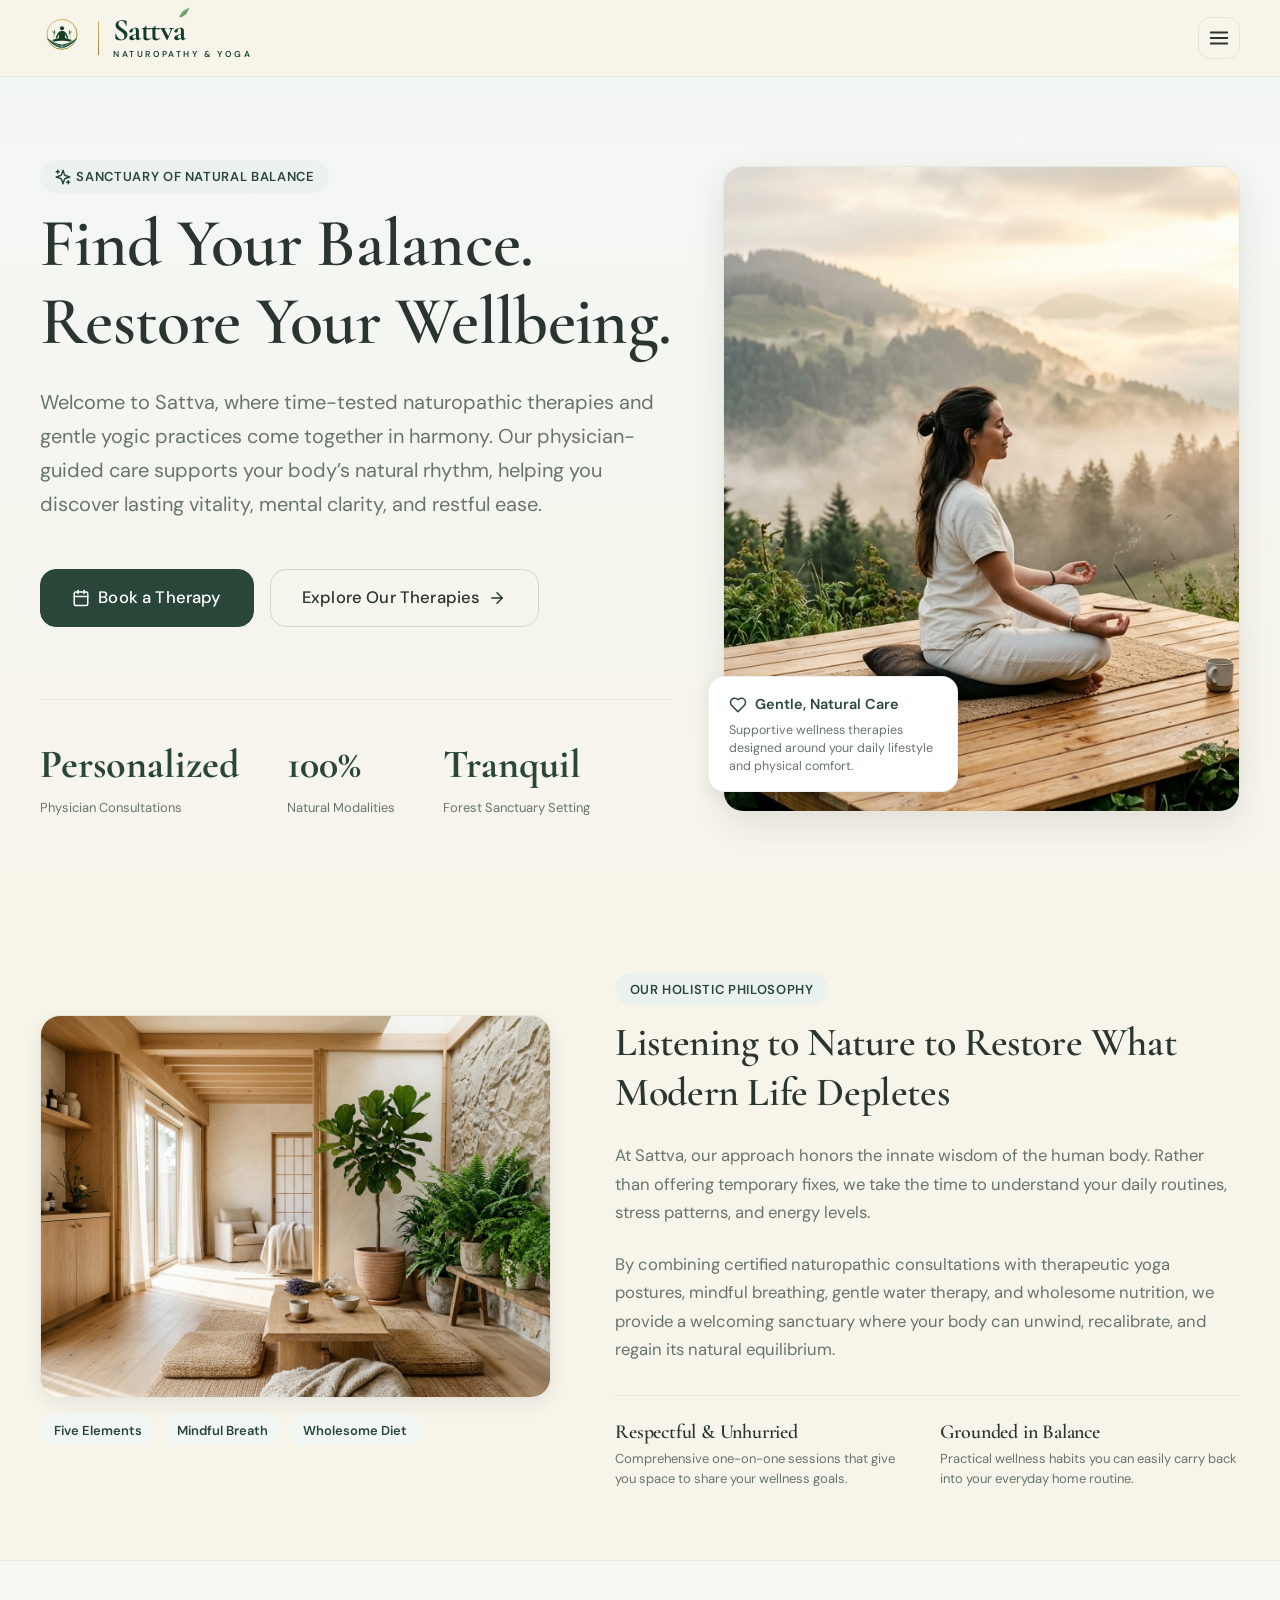
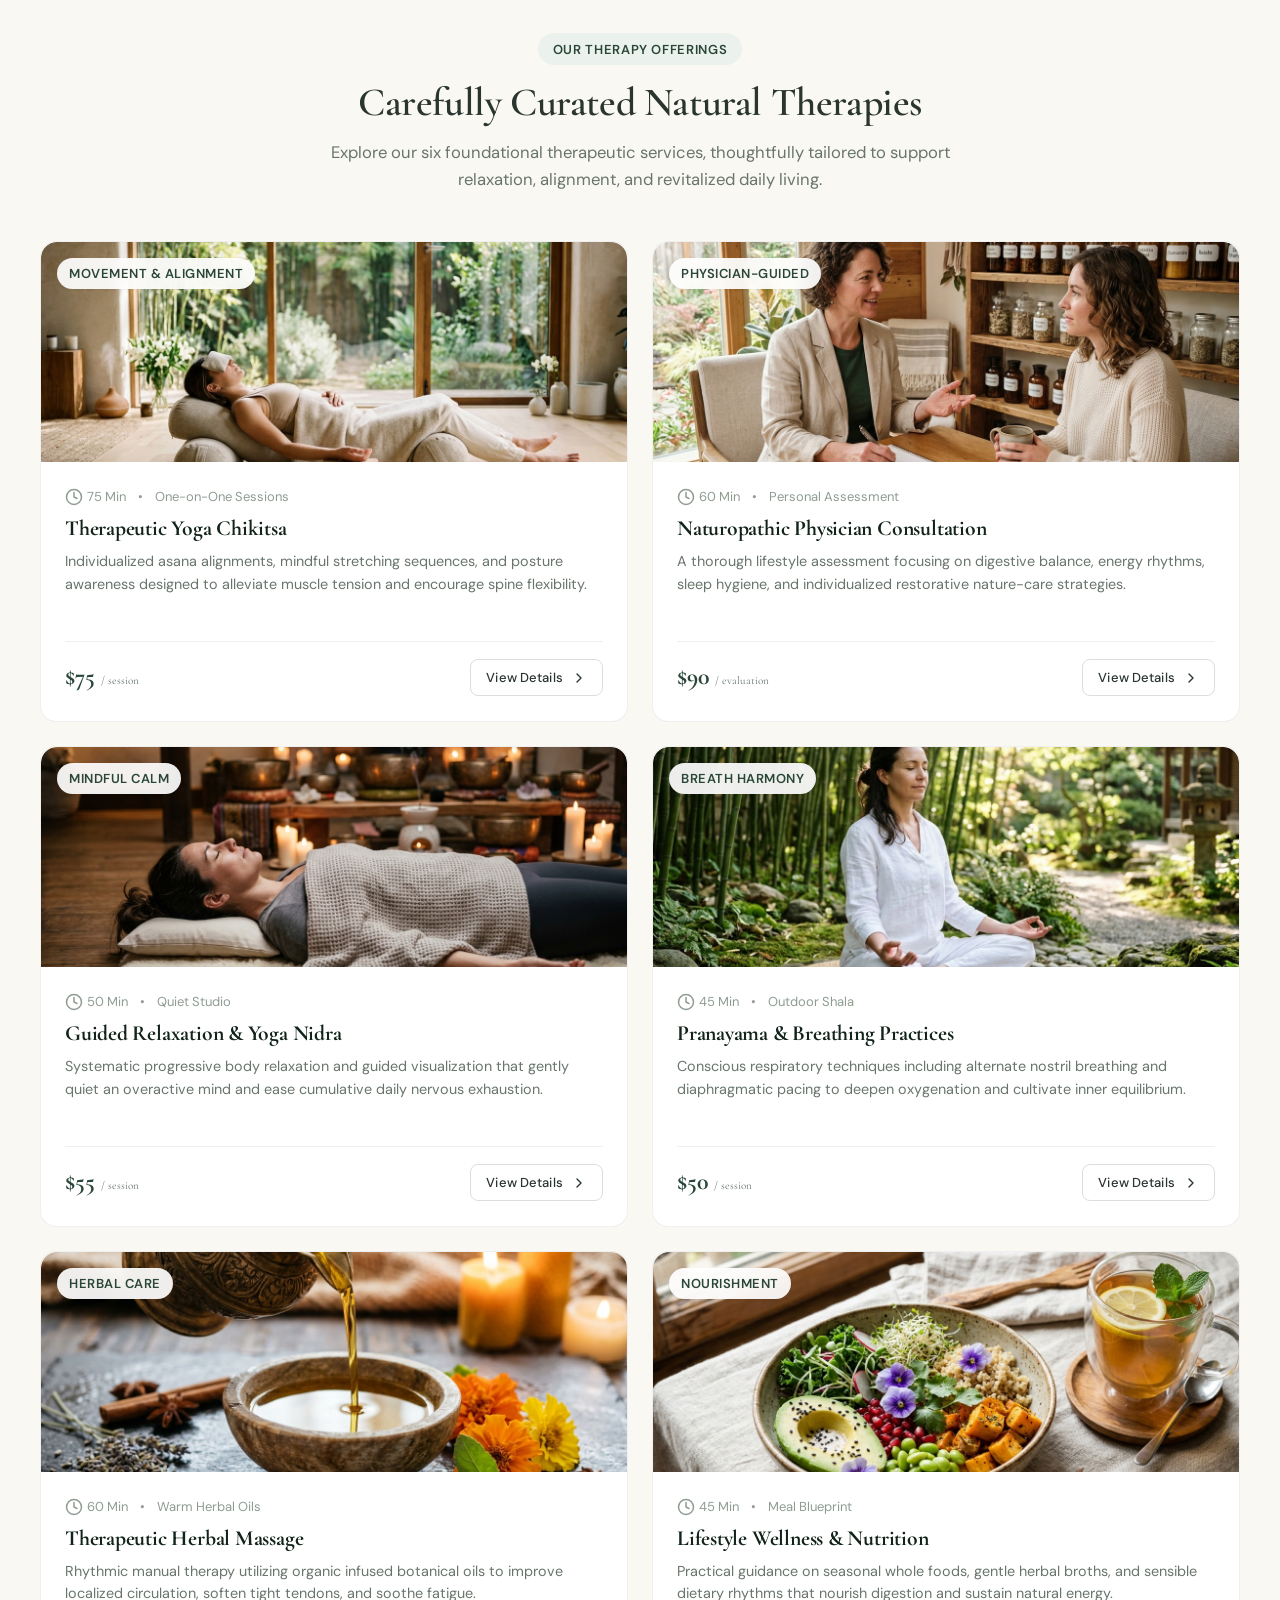
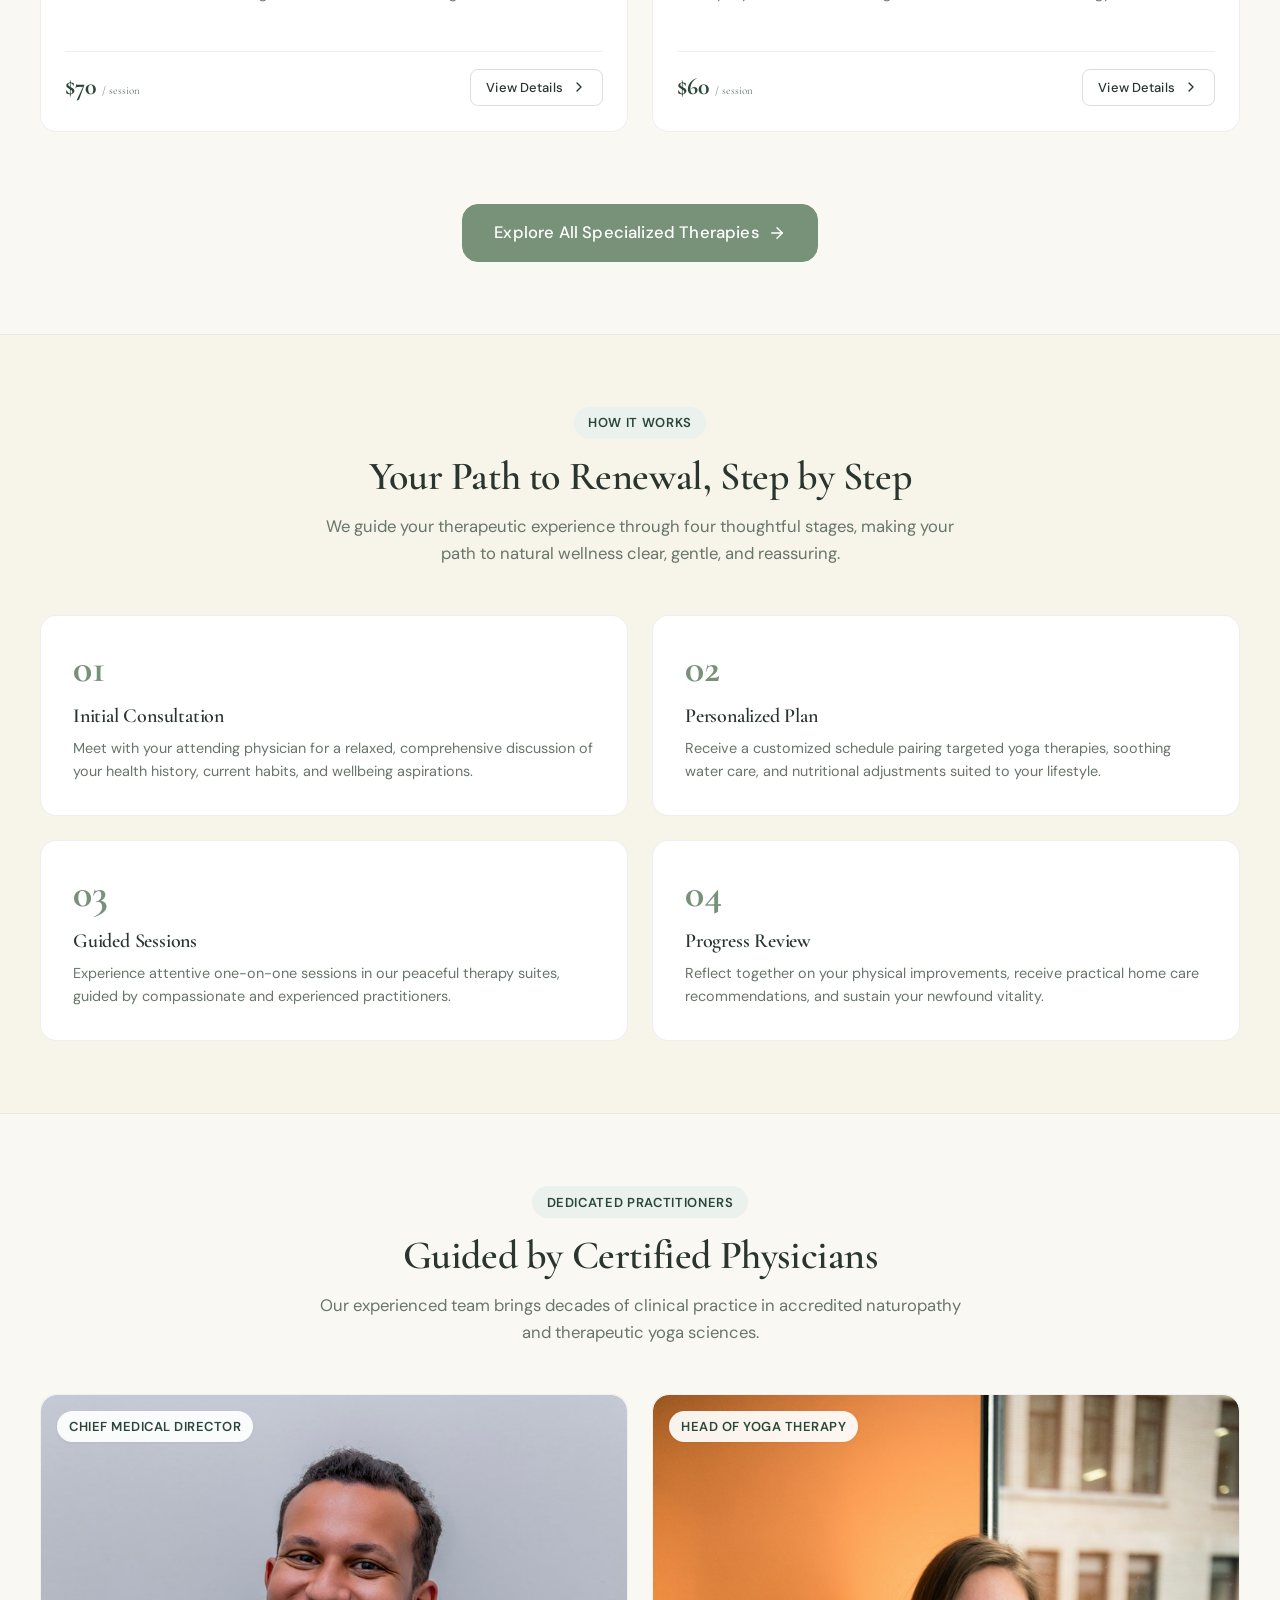
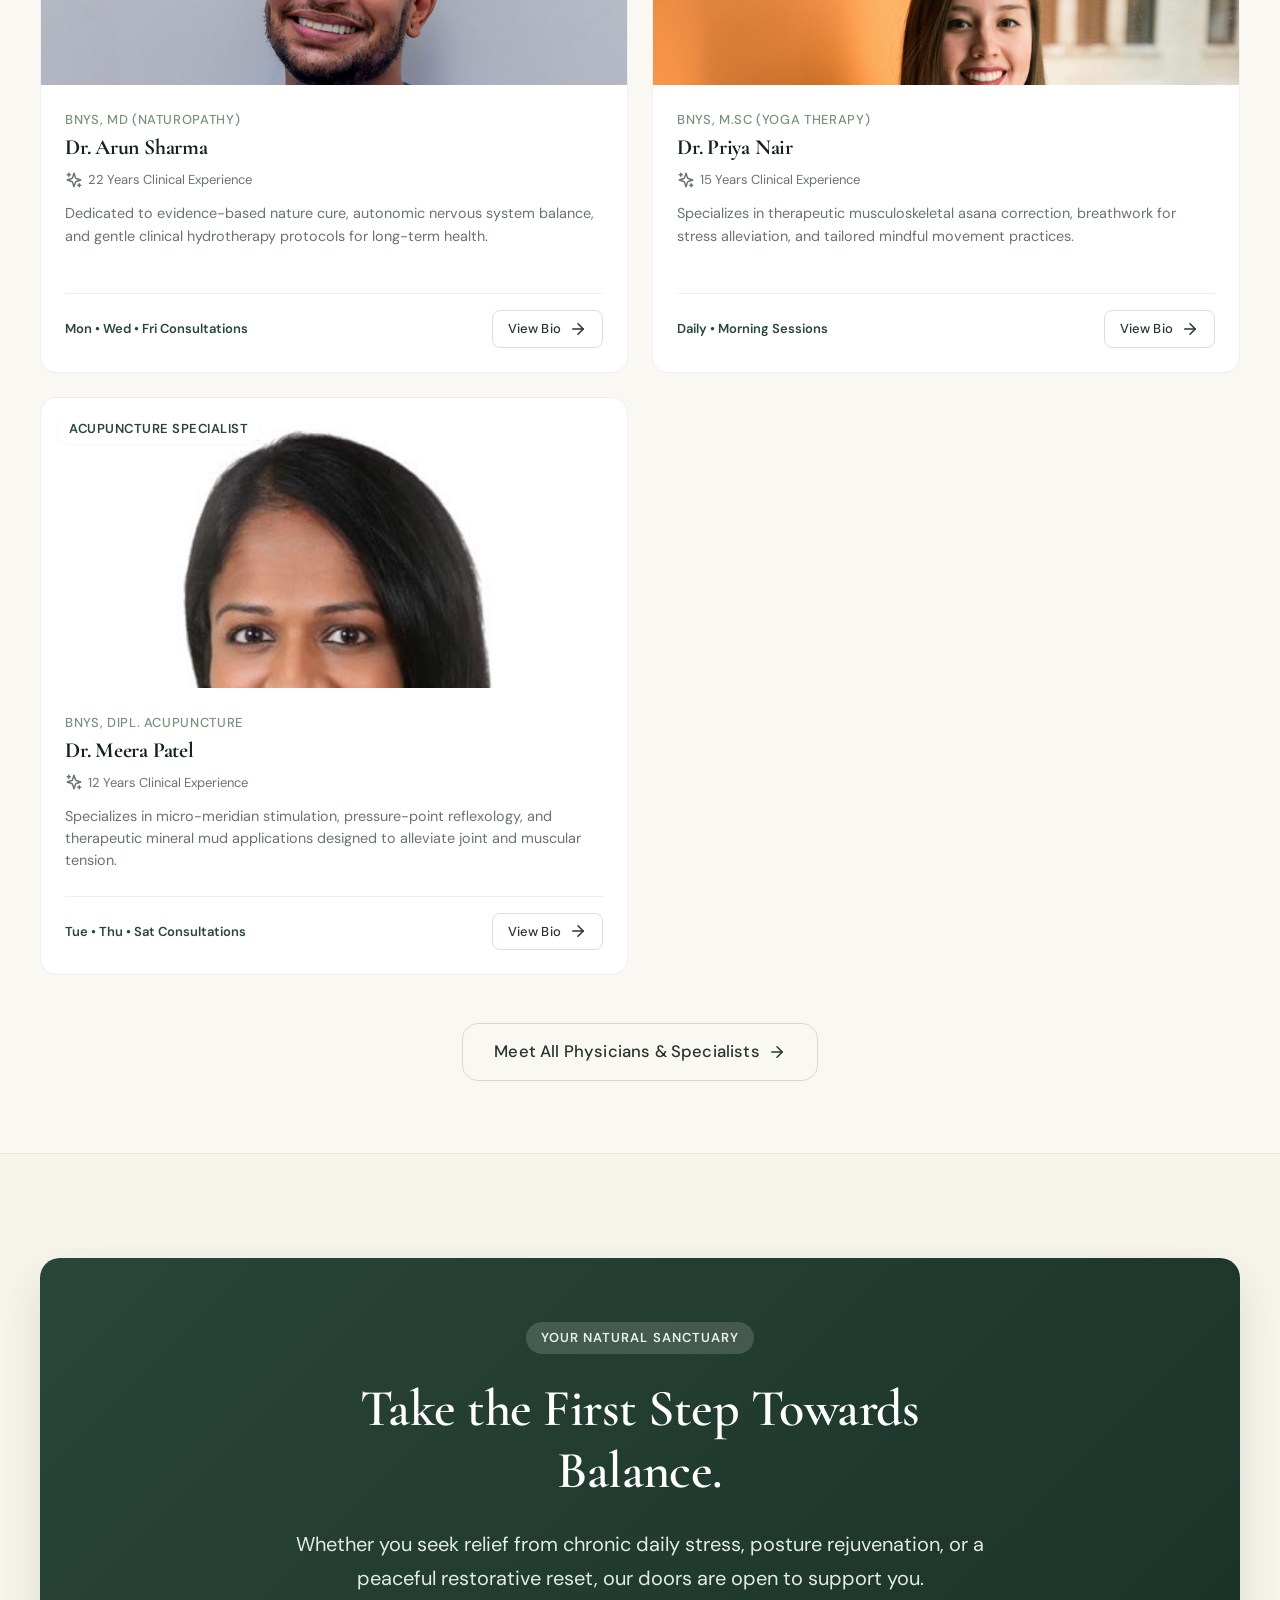
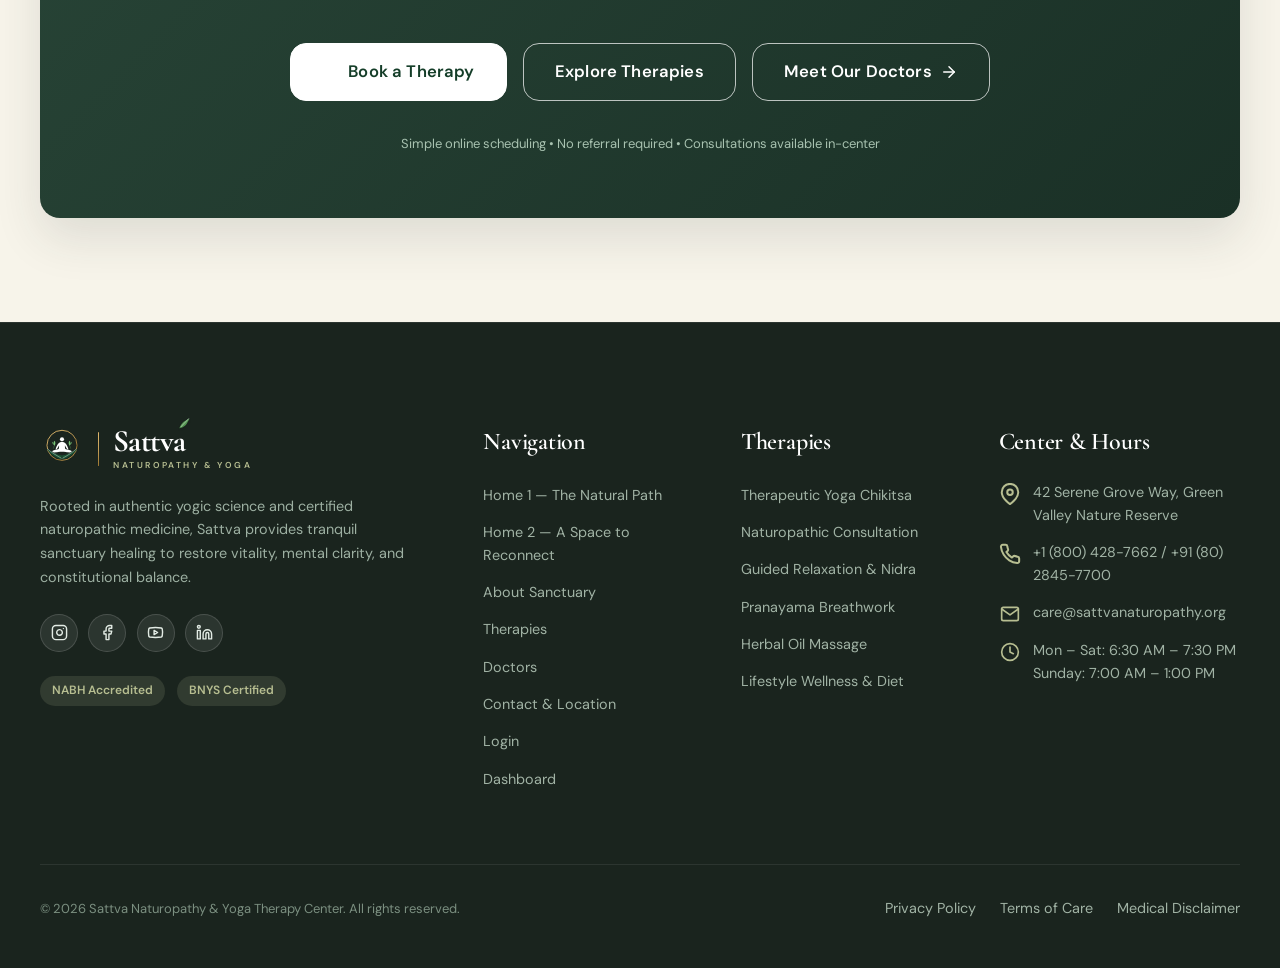
==== commit 23dc91d0: "first commit" ====
--- a/index.html
+++ b/index.html
@@ -3,6 +3,7 @@
 <head>
   <meta charset="UTF-8">
   <meta name="viewport" content="width=device-width, initial-scale=1.0">
+  <link rel="icon" type="image/svg+xml" href="assets/images/logo.svg">
   <title>Sattva — Naturopathy & Yoga Therapy Center | The Natural Path</title>
   <meta name="description" content="Find your balance and restore wellbeing with physician-guided naturopathy, therapeutic yoga chikitsa, and mindful healing in a tranquil nature sanctuary.">
   
--- a/css/components.css
+++ b/css/components.css
@@ -384,6 +384,23 @@
   gap: 0.4rem;
 }
 
+/* Ensure calendar icon inside Book a Therapy buttons is always crisp white */
+.nav-cta [data-icon="calendar"],
+.nav-cta [data-icon="calendar"] svg,
+.btn-primary [data-icon="calendar"],
+.btn-primary [data-icon="calendar"] svg,
+.btn-secondary [data-icon="calendar"],
+.btn-secondary [data-icon="calendar"] svg,
+.mobile-drawer-cta .btn-primary [data-icon="calendar"],
+.mobile-drawer-cta .btn-primary [data-icon="calendar"] svg,
+a.btn-primary [data-icon="calendar"],
+a.btn-primary [data-icon="calendar"] svg,
+button.btn-primary [data-icon="calendar"],
+button.btn-primary [data-icon="calendar"] svg {
+  color: #FFFFFF !important;
+  stroke: #FFFFFF !important;
+}
+
 .nav-cta:hover {
   background-color: var(--color-forest-hover);
   transform: translateY(-1px);
